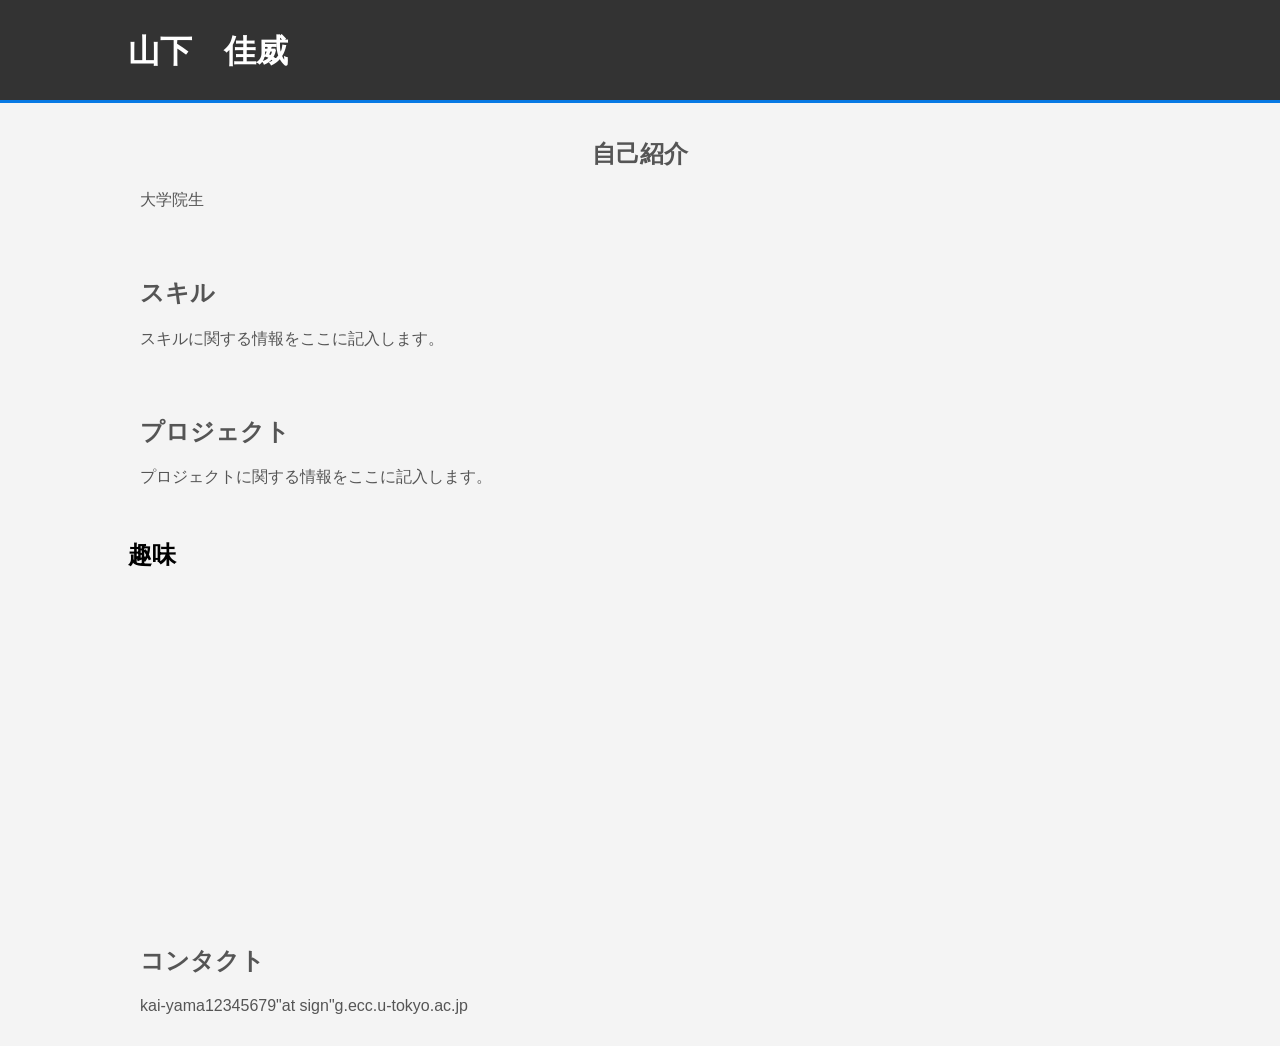
==== docs/index.html @ f0037dc3 "Update index.html 趣味欄の追加" ====
<!DOCTYPE html>
<html lang="ja">
<head>
    <meta charset="UTF-8">
    <meta name="viewport" content="width=device-width, initial-scale=1.0">
    <title>ポートフォリオ</title>
    <link rel="stylesheet" href="styles.css">
</head>
<body>
    <header>
        <div class="container">
            <h1>山下　佳威</h1>
        </div>
    </header>

    <section class="intro" id="about">
        <div class="container">
            <h1>自己紹介</h1>
            <p>大学院生</p>
        </div>
    </section>

    <section class="skills" id="skills">
        <div class="container">
            <h1>スキル</h1>
            <p>スキルに関する情報をここに記入します。</p>
        </div>
    </section>

    <section class="projects" id="projects">
        <div class="container">
            <h1>プロジェクト</h1>
            <p>プロジェクトに関する情報をここに記入します。</p>
        </div>
    </section>

    <section class="hobbys" id="hobbys">
        <div class="container">
            <h1>趣味</h1>
            <iframe width="560" height="315" src="https://www.youtube.com/embed/YGSJUm6Eq2M?si=QQATWVlQjoKIoXr1" title="YouTube video player" frameborder="0" allow="accelerometer; autoplay; clipboard-write; encrypted-media; gyroscope; picture-in-picture; web-share" allowfullscreen></iframe>
        </div>
    </section>

    <section class="contact" id="contact">
        <div class="container">
            <h1>コンタクト</h1>
            <p>kai-yama12345679"at sign"g.ecc.u-tokyo.ac.jp</p>
        </div>
    </section>
</body>
</html>
---- docs/styles.css ----
/* ここにスタイルを追加 */
body {
    font-family: Arial, sans-serif;
    margin: 0;
    padding: 0;
    background: #f4f4f4;
}
.container {
    width: 80%;
    margin: auto;
    overflow: hidden;
}
header {
    background: #333;
    color: #fff;
    padding-top: 30px;
    min-height: 70px;
    border-bottom: #0779e4 3px solid;
}
header h1 {
    float: left;
    margin: 0;
}
nav {
    float: right;
    margin-top: 10px;
}
nav a {
    color: #fff;
    text-decoration: none;
    padding: 5px 20px;
    font-size: 18px;
}
.intro {
    padding: 15px;
    color: #555;
}
.intro h1 {
    text-align: center;
}
.skills, .projects, .contact {
    padding: 15px;
    color: #555;
}
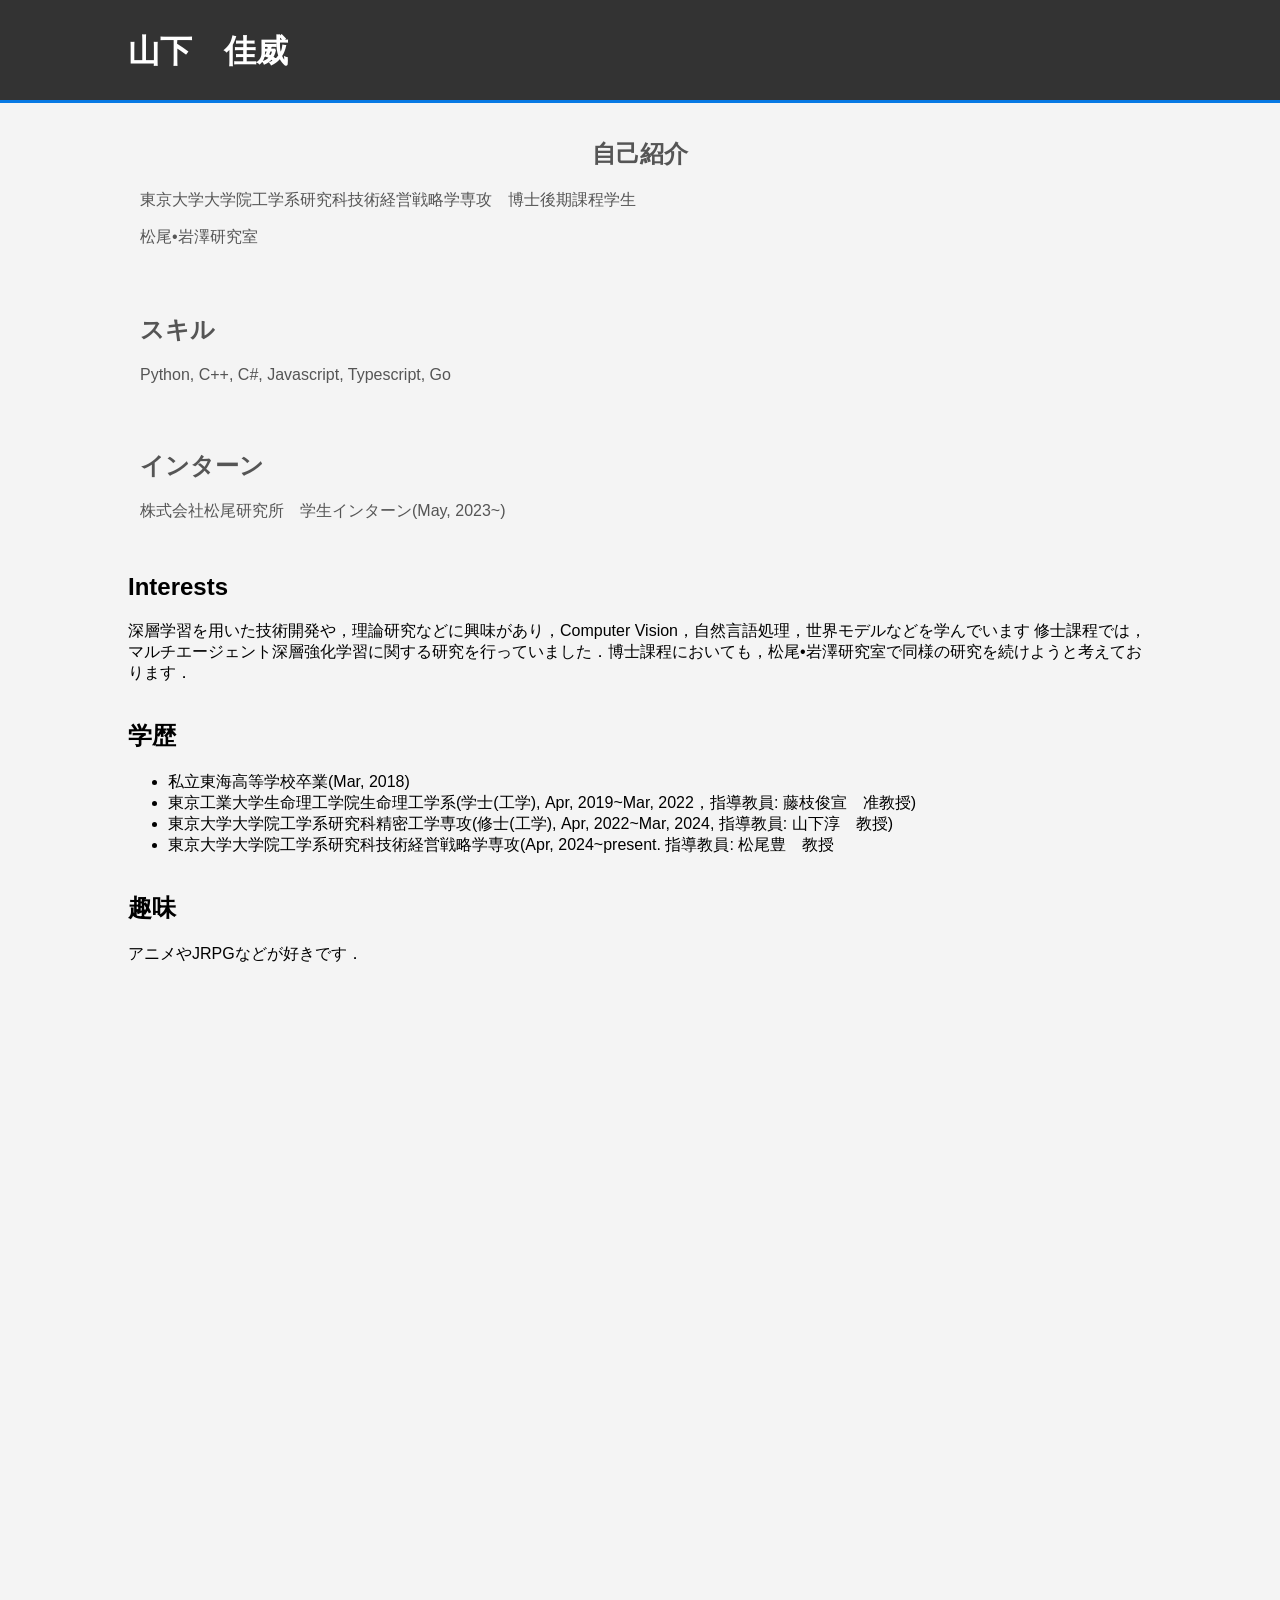
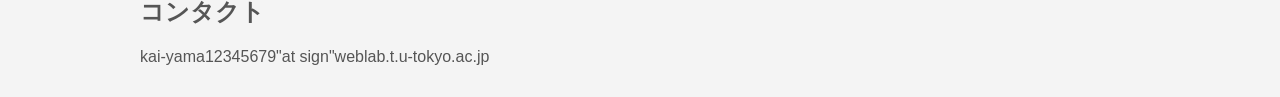
==== commit 7653f4d8: "Update index.html" ====
--- a/docs/index.html
+++ b/docs/index.html
@@ -16,27 +16,48 @@
     <section class="intro" id="about">
         <div class="container">
             <h1>自己紹介</h1>
-            <p>大学院生</p>
+            <p>東京大学大学院工学系研究科技術経営戦略学専攻　博士後期課程学生</p>
+            <p>松尾•岩澤研究室</p>
         </div>
     </section>
 
     <section class="skills" id="skills">
         <div class="container">
             <h1>スキル</h1>
-            <p>スキルに関する情報をここに記入します。</p>
+            <p>Python, C++, C#, Javascript, Typescript, Go</p>
         </div>
     </section>
 
     <section class="projects" id="projects">
         <div class="container">
-            <h1>プロジェクト</h1>
-            <p>プロジェクトに関する情報をここに記入します。</p>
+            <h1>インターン</h1>
+            <p>株式会社松尾研究所　学生インターン(May, 2023~)</p>
+        </div>
+    </section>
+    <section class="interests" id="interests">
+        <div class="container">
+            <h1>Interests</h1>
+            <p>深層学習を用いた技術開発や，理論研究などに興味があり，Computer Vision，自然言語処理，世界モデルなどを学んでいます
+            修士課程では，マルチエージェント深層強化学習に関する研究を行っていました．博士課程においても，松尾•岩澤研究室で同様の研究を続けようと考えております．</p>
+        </div>
+    </section>
+
+    <section class="carrers" id="carrers">
+        <div class="container">
+            <h1>学歴</h1>
+            <ul>
+                <li>私立東海高等学校卒業(Mar, 2018)</li>
+                <li>東京工業大学生命理工学院生命理工学系(学士(工学), Apr, 2019~Mar, 2022，指導教員: 藤枝俊宣　准教授)</li>
+                <li>東京大学大学院工学系研究科精密工学専攻(修士(工学), Apr, 2022~Mar, 2024, 指導教員: 山下淳　教授)</li>
+                <li>東京大学大学院工学系研究科技術経営戦略学専攻(Apr, 2024~present. 指導教員: 松尾豊　教授</li>
+            </ul>
         </div>
     </section>
 
     <section class="hobbys" id="hobbys">
         <div class="container">
             <h1>趣味</h1>
+            <p>アニメやJRPGなどが好きです．</p>
             <iframe width="560" height="315" src="https://www.youtube.com/embed/YGSJUm6Eq2M?si=QQATWVlQjoKIoXr1" title="YouTube video player" frameborder="0" allow="accelerometer; autoplay; clipboard-write; encrypted-media; gyroscope; picture-in-picture; web-share" allowfullscreen></iframe>
         </div>
     </section>
@@ -44,7 +65,7 @@
     <section class="contact" id="contact">
         <div class="container">
             <h1>コンタクト</h1>
-            <p>kai-yama12345679"at sign"g.ecc.u-tokyo.ac.jp</p>
+            <p>kai-yama12345679"at sign"weblab.t.u-tokyo.ac.jp</p>
         </div>
     </section>
 </body>
--- a/docs/styles.css
+++ b/docs/styles.css
@@ -42,3 +42,9 @@
     padding: 15px;
     color: #555;
 }
+
+iframe {
+  width: 100%; /* 任意の横幅を指定 */
+  height: auto;
+  aspect-ratio: 16/9;
+}
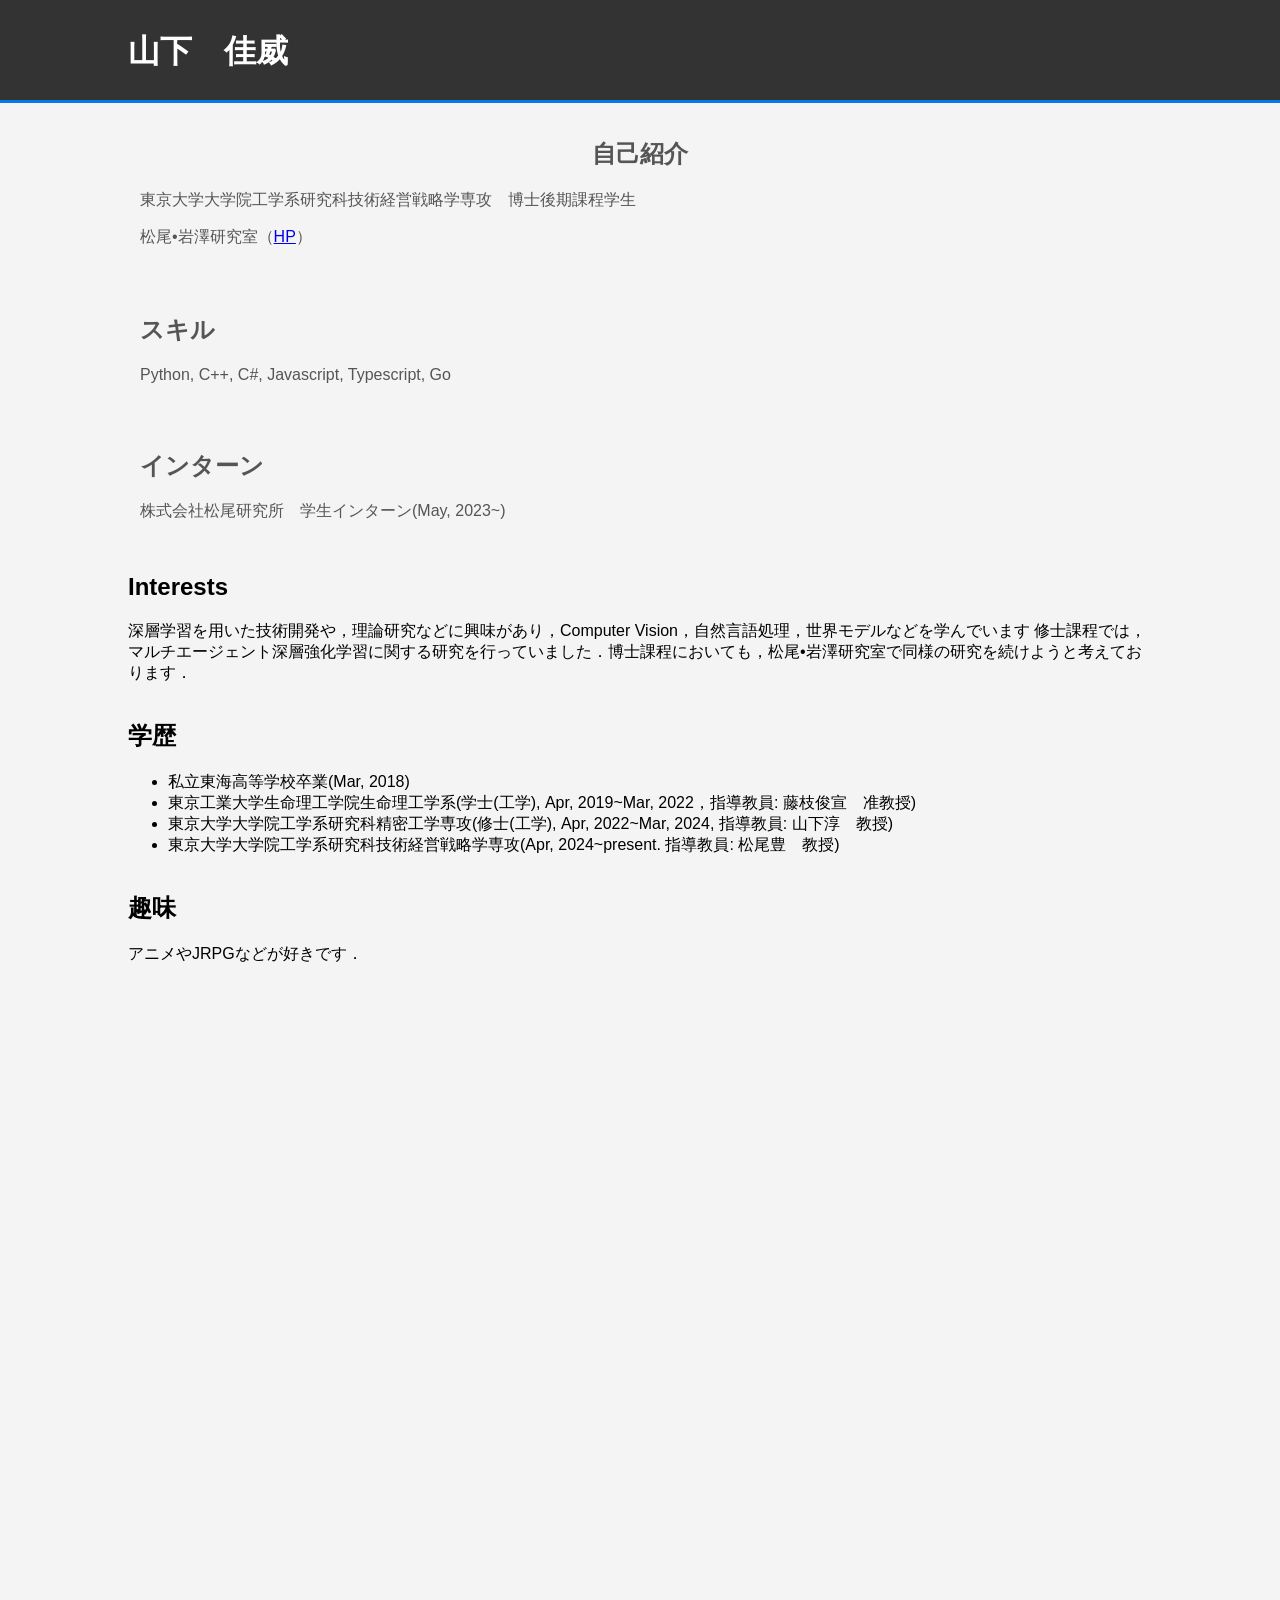
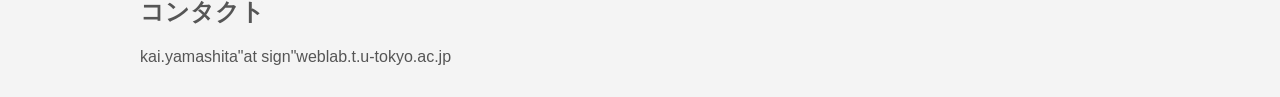
==== commit 79abbd13: "Update index.html" ====
--- a/docs/index.html
+++ b/docs/index.html
@@ -17,7 +17,7 @@
         <div class="container">
             <h1>自己紹介</h1>
             <p>東京大学大学院工学系研究科技術経営戦略学専攻　博士後期課程学生</p>
-            <p>松尾•岩澤研究室</p>
+            <p>松尾•岩澤研究室（<a href="https://weblab.t.u-tokyo.ac.jp/">HP</a>）</p>
         </div>
     </section>
 
@@ -49,7 +49,7 @@
                 <li>私立東海高等学校卒業(Mar, 2018)</li>
                 <li>東京工業大学生命理工学院生命理工学系(学士(工学), Apr, 2019~Mar, 2022，指導教員: 藤枝俊宣　准教授)</li>
                 <li>東京大学大学院工学系研究科精密工学専攻(修士(工学), Apr, 2022~Mar, 2024, 指導教員: 山下淳　教授)</li>
-                <li>東京大学大学院工学系研究科技術経営戦略学専攻(Apr, 2024~present. 指導教員: 松尾豊　教授</li>
+                <li>東京大学大学院工学系研究科技術経営戦略学専攻(Apr, 2024~present. 指導教員: 松尾豊　教授)</li>
             </ul>
         </div>
     </section>
@@ -65,7 +65,7 @@
     <section class="contact" id="contact">
         <div class="container">
             <h1>コンタクト</h1>
-            <p>kai-yama12345679"at sign"weblab.t.u-tokyo.ac.jp</p>
+            <p>kai.yamashita"at sign"weblab.t.u-tokyo.ac.jp</p>
         </div>
     </section>
 </body>
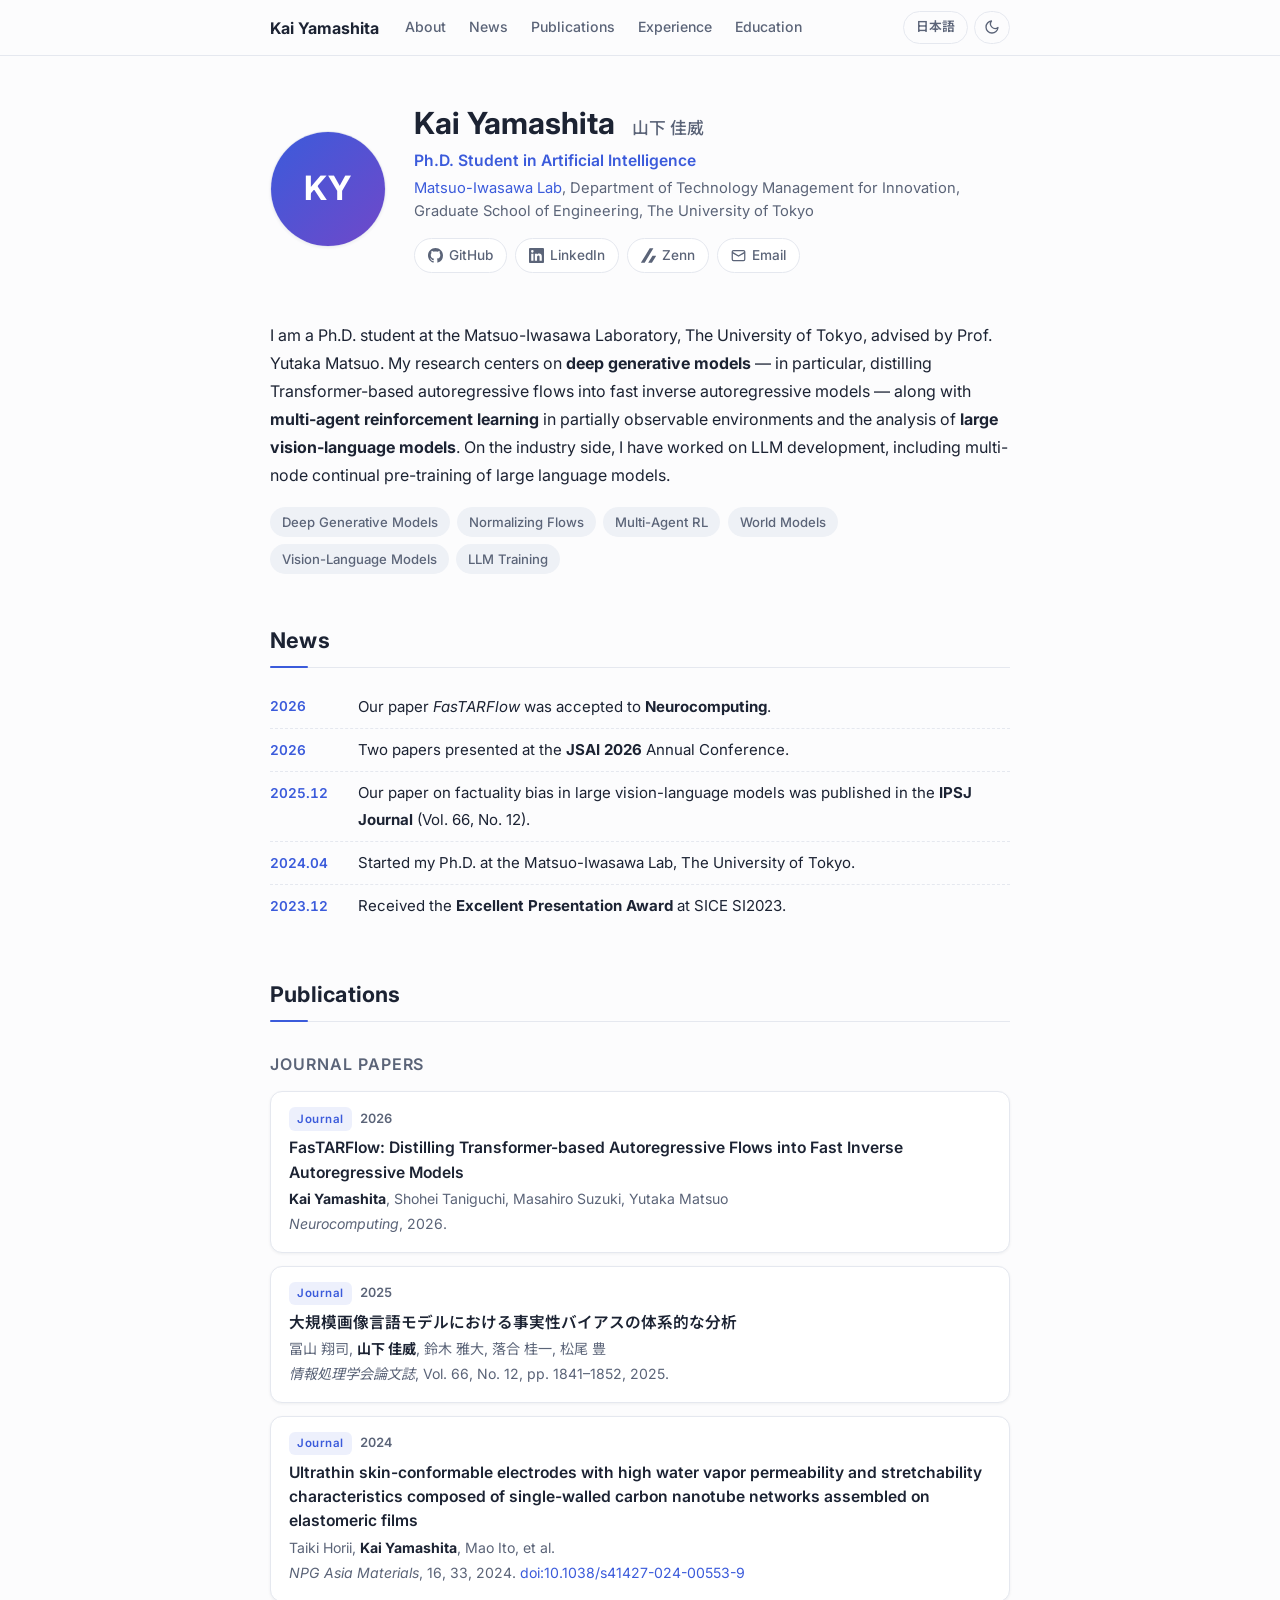
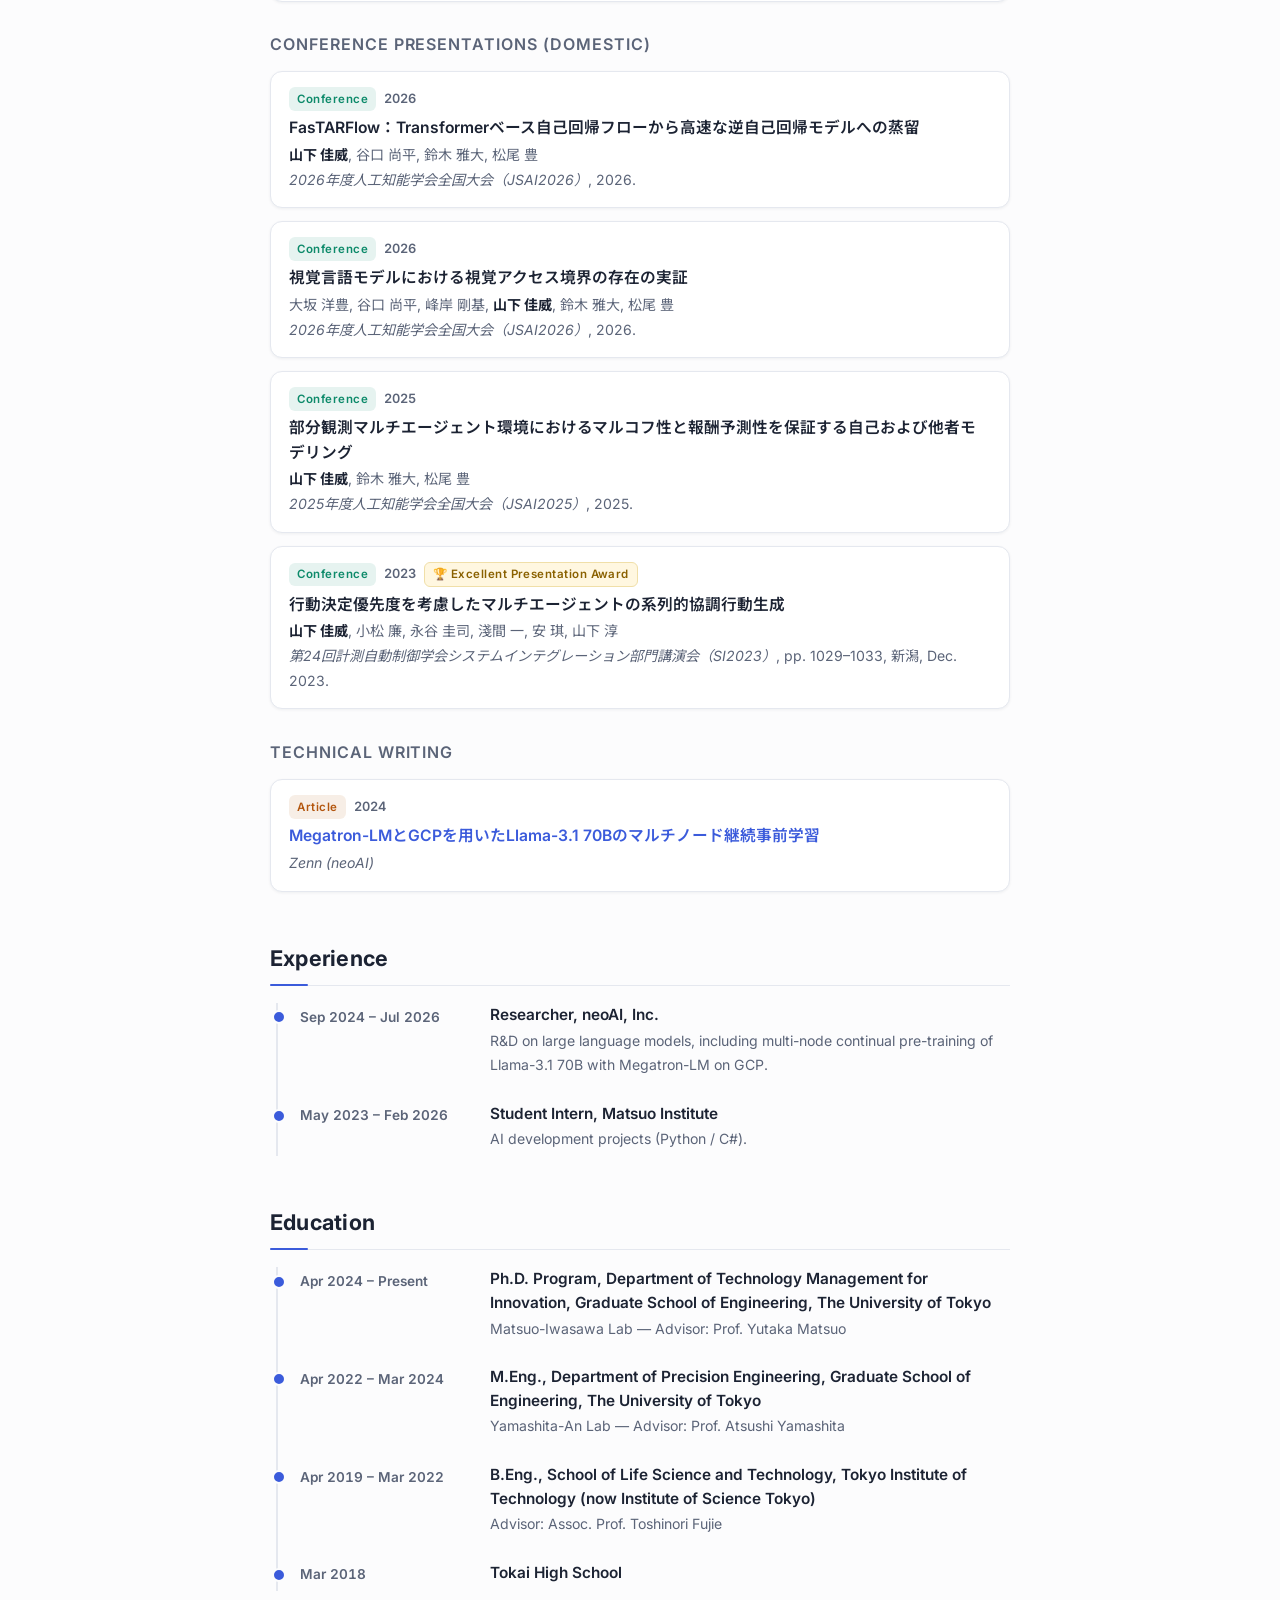
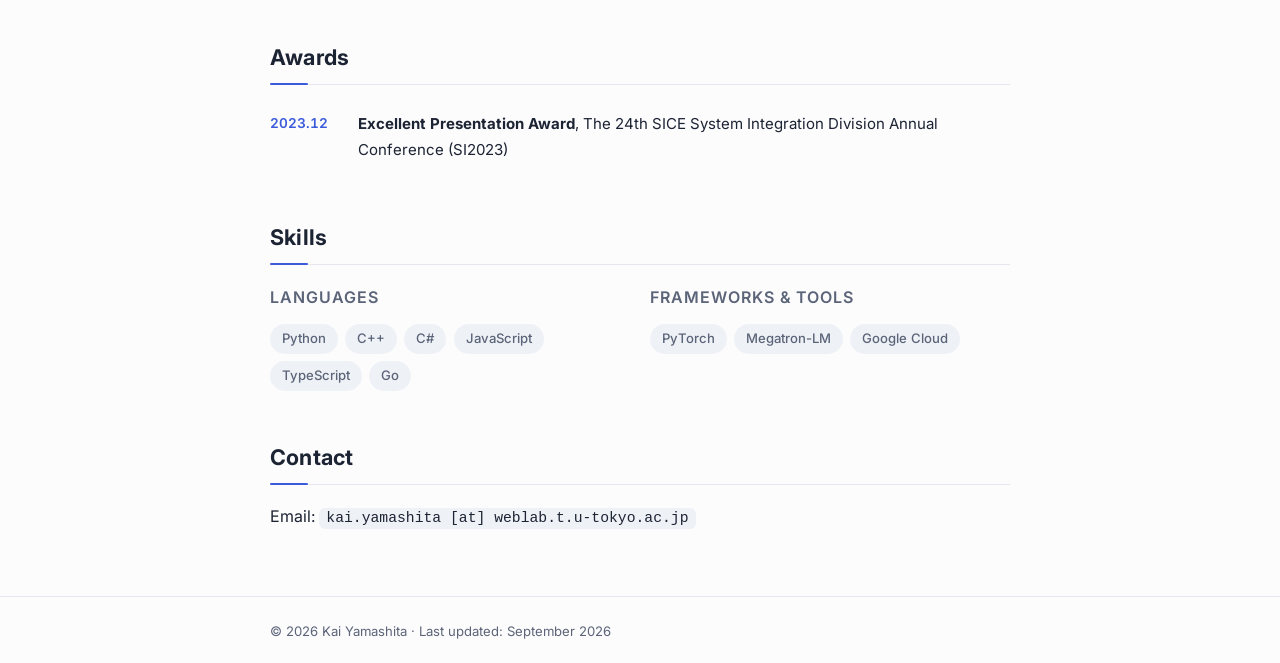
==== commit 83f2d2a8: "Rebuild portfolio site with academic single-page format - JA/EN language toggle and dark/light theme" ====
--- a/docs/index.html
+++ b/docs/index.html
@@ -3,70 +3,398 @@
 <head>
     <meta charset="UTF-8">
     <meta name="viewport" content="width=device-width, initial-scale=1.0">
-    <title>ポートフォリオ</title>
+    <title>Kai Yamashita | 山下 佳威</title>
+    <meta name="description" content="Kai Yamashita (山下佳威) — Ph.D. student at the Matsuo-Iwasawa Lab, The University of Tokyo. Research on deep generative models, multi-agent reinforcement learning, and vision-language models.">
+    <meta property="og:title" content="Kai Yamashita | 山下 佳威">
+    <meta property="og:description" content="Ph.D. student at the Matsuo-Iwasawa Lab, The University of Tokyo. Deep generative models / multi-agent RL / vision-language models.">
+    <meta property="og:type" content="website">
+    <link rel="icon" href="data:image/svg+xml,%3Csvg xmlns='http://www.w3.org/2000/svg' viewBox='0 0 64 64'%3E%3Crect width='64' height='64' rx='14' fill='%233b5bdb'/%3E%3Ctext x='32' y='43' font-family='Helvetica,Arial,sans-serif' font-size='32' font-weight='700' fill='white' text-anchor='middle'%3EKY%3C/text%3E%3C/svg%3E">
+    <link rel="preconnect" href="https://fonts.googleapis.com">
+    <link rel="preconnect" href="https://fonts.gstatic.com" crossorigin>
+    <link href="https://fonts.googleapis.com/css2?family=Inter:wght@400;500;600;700&family=Noto+Sans+JP:wght@400;500;700&display=swap" rel="stylesheet">
     <link rel="stylesheet" href="styles.css">
+    <script>
+        // Set language & theme before first paint to avoid flashes
+        (function () {
+            var lang = localStorage.getItem('lang');
+            if (!lang) lang = (navigator.language || 'ja').toLowerCase().indexOf('ja') === 0 ? 'ja' : 'en';
+            document.documentElement.classList.add(lang);
+            document.documentElement.lang = lang;
+            var theme = localStorage.getItem('theme');
+            if (!theme) theme = window.matchMedia('(prefers-color-scheme: dark)').matches ? 'dark' : 'light';
+            document.documentElement.dataset.theme = theme;
+        })();
+    </script>
+    <script type="application/ld+json">
+    {
+        "@context": "https://schema.org",
+        "@type": "Person",
+        "name": "Kai Yamashita",
+        "alternateName": "山下 佳威",
+        "affiliation": {
+            "@type": "Organization",
+            "name": "The University of Tokyo"
+        },
+        "jobTitle": "Ph.D. Student",
+        "url": "https://portfolio.kurerappu.com",
+        "sameAs": [
+            "https://github.com/kaiyama12345679",
+            "https://www.linkedin.com/in/%E4%BD%B3%E5%A8%81-%E5%B1%B1%E4%B8%8B-034b89243/"
+        ]
+    }
+    </script>
 </head>
 <body>
-    <header>
-        <div class="container">
-            <h1>山下　佳威</h1>
+
+<header class="site-header">
+    <div class="header-inner">
+        <a class="brand" href="#top">Kai Yamashita</a>
+        <nav class="site-nav" aria-label="Sections">
+            <a href="#about"><span class="en">About</span><span class="ja">概要</span></a>
+            <a href="#news"><span class="en">News</span><span class="ja">ニュース</span></a>
+            <a href="#publications"><span class="en">Publications</span><span class="ja">研究業績</span></a>
+            <a href="#experience"><span class="en">Experience</span><span class="ja">職歴</span></a>
+            <a href="#education"><span class="en">Education</span><span class="ja">学歴</span></a>
+        </nav>
+        <div class="header-actions">
+            <button id="lang-toggle" class="pill-btn" type="button" aria-label="Switch language">
+                <span class="en">日本語</span><span class="ja">English</span>
+            </button>
+            <button id="theme-toggle" class="pill-btn icon-btn" type="button" aria-label="Toggle dark mode">
+                <svg class="icon-sun" viewBox="0 0 24 24" width="16" height="16" fill="none" stroke="currentColor" stroke-width="2" stroke-linecap="round"><circle cx="12" cy="12" r="4"/><path d="M12 2v2m0 16v2M4.9 4.9l1.4 1.4m11.4 11.4 1.4 1.4M2 12h2m16 0h2M4.9 19.1l1.4-1.4m11.4-11.4 1.4-1.4"/></svg>
+                <svg class="icon-moon" viewBox="0 0 24 24" width="16" height="16" fill="none" stroke="currentColor" stroke-width="2" stroke-linecap="round" stroke-linejoin="round"><path d="M21 12.8A9 9 0 1 1 11.2 3a7 7 0 0 0 9.8 9.8z"/></svg>
+            </button>
         </div>
-    </header>
-
-    <section class="intro" id="about">
-        <div class="container">
-            <h1>自己紹介</h1>
-            <p>東京大学大学院工学系研究科技術経営戦略学専攻　博士後期課程学生</p>
-            <p>松尾•岩澤研究室（<a href="https://weblab.t.u-tokyo.ac.jp/">HP</a>）</p>
+    </div>
+</header>
+
+<main id="top">
+
+    <!-- ============ Hero ============ -->
+    <section class="hero" id="about">
+        <div class="avatar" aria-hidden="true">
+            <span class="monogram">KY</span>
         </div>
-    </section>
-
-    <section class="skills" id="skills">
-        <div class="container">
-            <h1>スキル</h1>
-            <p>Python, C++, C#, Javascript, Typescript, Go</p>
-        </div>
-    </section>
-
-    <section class="projects" id="projects">
-        <div class="container">
-            <h1>インターン</h1>
-            <p>株式会社松尾研究所　学生インターン(May, 2023~)</p>
-        </div>
-    </section>
-    <section class="interests" id="interests">
-        <div class="container">
-            <h1>Interests</h1>
-            <p>深層学習を用いた技術開発や，理論研究などに興味があり，Computer Vision，自然言語処理，世界モデルなどを学んでいます
-            修士課程では，マルチエージェント深層強化学習に関する研究を行っていました．博士課程においても，松尾•岩澤研究室で同様の研究を続けようと考えております．</p>
-        </div>
-    </section>
-
-    <section class="carrers" id="carrers">
-        <div class="container">
-            <h1>学歴</h1>
-            <ul>
-                <li>私立東海高等学校卒業(Mar, 2018)</li>
-                <li>東京工業大学生命理工学院生命理工学系(学士(工学), Apr, 2019~Mar, 2022，指導教員: 藤枝俊宣　准教授)</li>
-                <li>東京大学大学院工学系研究科精密工学専攻(修士(工学), Apr, 2022~Mar, 2024, 指導教員: 山下淳　教授)</li>
-                <li>東京大学大学院工学系研究科技術経営戦略学専攻(Apr, 2024~present. 指導教員: 松尾豊　教授)</li>
+        <div class="hero-body">
+            <h1>
+                <span class="en">Kai Yamashita</span><span class="ja">山下 佳威</span>
+                <span class="hero-sub"><span class="en">山下 佳威</span><span class="ja">Kai Yamashita</span></span>
+            </h1>
+            <p class="role">
+                <span class="en">Ph.D. Student in Artificial Intelligence</span>
+                <span class="ja">博士課程大学院生（人工知能）</span>
+            </p>
+            <p class="affiliation">
+                <span class="en"><a href="https://weblab.t.u-tokyo.ac.jp/" target="_blank" rel="noopener">Matsuo-Iwasawa Lab</a>, Department of Technology Management for Innovation, Graduate School of Engineering, The University of Tokyo</span>
+                <span class="ja">東京大学大学院工学系研究科 技術経営戦略学専攻 <a href="https://weblab.t.u-tokyo.ac.jp/" target="_blank" rel="noopener">松尾・岩澤研究室</a></span>
+            </p>
+            <ul class="social-links">
+                <li>
+                    <a href="https://github.com/kaiyama12345679" target="_blank" rel="noopener">
+                        <svg viewBox="0 0 16 16" width="15" height="15" fill="currentColor" aria-hidden="true"><path d="M8 0C3.58 0 0 3.58 0 8c0 3.54 2.29 6.53 5.47 7.59.4.07.55-.17.55-.38 0-.19-.01-.82-.01-1.49-2.01.37-2.53-.49-2.69-.94-.09-.23-.48-.94-.82-1.13-.28-.15-.68-.52-.01-.53.63-.01 1.08.58 1.23.82.72 1.21 1.87.87 2.33.66.07-.52.28-.87.51-1.07-1.78-.2-3.64-.89-3.64-3.95 0-.87.31-1.59.82-2.15-.08-.2-.36-1.02.08-2.12 0 0 .67-.21 2.2.82.64-.18 1.32-.27 2-.27s1.36.09 2 .27c1.53-1.04 2.2-.82 2.2-.82.44 1.1.16 1.92.08 2.12.51.56.82 1.27.82 2.15 0 3.07-1.87 3.75-3.65 3.95.29.25.54.73.54 1.48 0 1.07-.01 1.93-.01 2.2 0 .21.15.46.55.38A8.01 8.01 0 0 0 16 8c0-4.42-3.58-8-8-8z"/></svg>
+                        GitHub
+                    </a>
+                </li>
+                <li>
+                    <a href="https://www.linkedin.com/in/%E4%BD%B3%E5%A8%81-%E5%B1%B1%E4%B8%8B-034b89243/" target="_blank" rel="noopener">
+                        <svg viewBox="0 0 24 24" width="15" height="15" fill="currentColor" aria-hidden="true"><path d="M20.45 20.45h-3.55v-5.57c0-1.33-.03-3.04-1.85-3.04-1.85 0-2.14 1.45-2.14 2.94v5.67H9.35V9h3.41v1.56h.05c.48-.9 1.64-1.85 3.37-1.85 3.6 0 4.27 2.37 4.27 5.46v6.28zM5.34 7.43a2.06 2.06 0 1 1 0-4.12 2.06 2.06 0 0 1 0 4.12zM7.12 20.45H3.56V9h3.56v11.45zM22.22 0H1.77C.79 0 0 .77 0 1.72v20.55C0 23.23.79 24 1.77 24h20.45c.98 0 1.78-.77 1.78-1.73V1.72C24 .77 23.2 0 22.22 0z"/></svg>
+                        LinkedIn
+                    </a>
+                </li>
+                <li>
+                    <a href="https://zenn.dev/neoai/articles/2dadf498bceaaa" target="_blank" rel="noopener">
+                        <svg viewBox="0 0 24 24" width="15" height="15" fill="currentColor" aria-hidden="true"><path d="M.264 23.771h4.984c.264 0 .498-.147.645-.352L19.614.874c.176-.293-.029-.645-.381-.645h-4.72c-.235 0-.44.117-.557.323L.03 23.361c-.088.176.029.41.234.41zM17.445 23.419l6.479-10.408c.205-.323-.029-.733-.41-.733h-4.691c-.176 0-.352.088-.44.235l-6.655 10.643c-.176.264.029.616.352.616h4.779c.234 0 .468-.117.586-.353z"/></svg>
+                        Zenn
+                    </a>
+                </li>
+                <li>
+                    <a href="#contact" class="mail-link">
+                        <svg viewBox="0 0 24 24" width="15" height="15" fill="none" stroke="currentColor" stroke-width="2" aria-hidden="true"><rect x="2" y="4" width="20" height="16" rx="2"/><path d="m2 7 10 6L22 7"/></svg>
+                        Email
+                    </a>
+                </li>
             </ul>
         </div>
     </section>
 
-    <section class="hobbys" id="hobbys">
-        <div class="container">
-            <h1>趣味</h1>
-            <p>アニメやJRPGなどが好きです．</p>
-            <iframe width="560" height="315" src="https://www.youtube.com/embed/YGSJUm6Eq2M?si=QQATWVlQjoKIoXr1" title="YouTube video player" frameborder="0" allow="accelerometer; autoplay; clipboard-write; encrypted-media; gyroscope; picture-in-picture; web-share" allowfullscreen></iframe>
+    <!-- ============ About ============ -->
+    <section class="section">
+        <p class="lede en">
+            I am a Ph.D. student at the Matsuo-Iwasawa Laboratory, The University of Tokyo, advised by
+            Prof. Yutaka Matsuo. My research centers on <strong>deep generative models</strong> — in particular,
+            distilling Transformer-based autoregressive flows into fast inverse autoregressive models — along with
+            <strong>multi-agent reinforcement learning</strong> in partially observable environments and the analysis of
+            <strong>large vision-language models</strong>. On the industry side, I have worked on LLM development,
+            including multi-node continual pre-training of large language models.
+        </p>
+        <p class="lede ja">
+            東京大学 松尾・岩澤研究室の博士課程大学院生です（指導教員：松尾 豊 教授）．
+            <strong>深層生成モデル</strong>（Transformerベース自己回帰フローの高速な逆自己回帰モデルへの蒸留）を中心に，
+            部分観測環境における<strong>マルチエージェント強化学習</strong>や<strong>大規模視覚言語モデルの分析</strong>に関する研究に取り組んでいます．
+            また，企業では大規模言語モデルのマルチノード継続事前学習など，LLM開発にも従事してきました．
+        </p>
+        <ul class="chips" aria-label="Research interests">
+            <li>Deep Generative Models</li>
+            <li>Normalizing Flows</li>
+            <li>Multi-Agent RL</li>
+            <li>World Models</li>
+            <li>Vision-Language Models</li>
+            <li>LLM Training</li>
+        </ul>
+    </section>
+
+    <!-- ============ News ============ -->
+    <section class="section" id="news">
+        <h2><span class="en">News</span><span class="ja">ニュース</span></h2>
+        <ul class="news-list">
+            <li>
+                <span class="news-date">2026</span>
+                <span class="news-text">
+                    <span class="en">Our paper <em>FasTARFlow</em> was accepted to <strong>Neurocomputing</strong>.</span>
+                    <span class="ja"><em>FasTARFlow</em> の論文が <strong>Neurocomputing</strong> 誌に採録されました．</span>
+                </span>
+            </li>
+            <li>
+                <span class="news-date">2026</span>
+                <span class="news-text">
+                    <span class="en">Two papers presented at the <strong>JSAI 2026</strong> Annual Conference.</span>
+                    <span class="ja"><strong>2026年度人工知能学会全国大会（JSAI2026）</strong>で2件の発表を行いました．</span>
+                </span>
+            </li>
+            <li>
+                <span class="news-date">2025.12</span>
+                <span class="news-text">
+                    <span class="en">Our paper on factuality bias in large vision-language models was published in the <strong>IPSJ Journal</strong> (Vol. 66, No. 12).</span>
+                    <span class="ja">大規模画像言語モデルの事実性バイアスに関する論文が<strong>情報処理学会論文誌</strong>（Vol. 66, No. 12）に掲載されました．</span>
+                </span>
+            </li>
+            <li>
+                <span class="news-date">2024.04</span>
+                <span class="news-text">
+                    <span class="en">Started my Ph.D. at the Matsuo-Iwasawa Lab, The University of Tokyo.</span>
+                    <span class="ja">東京大学 松尾・岩澤研究室にて博士課程を開始しました．</span>
+                </span>
+            </li>
+            <li>
+                <span class="news-date">2023.12</span>
+                <span class="news-text">
+                    <span class="en">Received the <strong>Excellent Presentation Award</strong> at SICE SI2023.</span>
+                    <span class="ja">第24回計測自動制御学会SI部門講演会（SI2023）にて<strong>優秀講演賞</strong>を受賞しました．</span>
+                </span>
+            </li>
+        </ul>
+    </section>
+
+    <!-- ============ Publications ============ -->
+    <section class="section" id="publications">
+        <h2><span class="en">Publications</span><span class="ja">研究業績</span></h2>
+
+        <h3><span class="en">Journal Papers</span><span class="ja">学術論文誌</span></h3>
+        <ol class="pub-list">
+            <li class="pub">
+                <div class="pub-meta"><span class="tag tag-journal">Journal</span><span class="pub-year">2026</span></div>
+                <p class="pub-title">FasTARFlow: Distilling Transformer-based Autoregressive Flows into Fast Inverse Autoregressive Models</p>
+                <p class="pub-authors"><strong>Kai Yamashita</strong>, Shohei Taniguchi, Masahiro Suzuki, Yutaka Matsuo</p>
+                <p class="pub-venue"><em>Neurocomputing</em>, 2026.</p>
+            </li>
+            <li class="pub">
+                <div class="pub-meta"><span class="tag tag-journal">Journal</span><span class="pub-year">2025</span></div>
+                <p class="pub-title">大規模画像言語モデルにおける事実性バイアスの体系的な分析</p>
+                <p class="pub-authors">冨山 翔司, <strong>山下 佳威</strong>, 鈴木 雅大, 落合 桂一, 松尾 豊</p>
+                <p class="pub-venue"><em>情報処理学会論文誌</em>, Vol. 66, No. 12, pp. 1841–1852, 2025.</p>
+            </li>
+            <li class="pub">
+                <div class="pub-meta"><span class="tag tag-journal">Journal</span><span class="pub-year">2024</span></div>
+                <p class="pub-title">Ultrathin skin-conformable electrodes with high water vapor permeability and stretchability characteristics composed of single-walled carbon nanotube networks assembled on elastomeric films</p>
+                <p class="pub-authors">Taiki Horii, <strong>Kai Yamashita</strong>, Mao Ito, et al.</p>
+                <p class="pub-venue"><em>NPG Asia Materials</em>, 16, 33, 2024. <a href="https://doi.org/10.1038/s41427-024-00553-9" target="_blank" rel="noopener">doi:10.1038/s41427-024-00553-9</a></p>
+            </li>
+        </ol>
+
+        <h3><span class="en">Conference Presentations (Domestic)</span><span class="ja">国内会議</span></h3>
+        <ol class="pub-list">
+            <li class="pub">
+                <div class="pub-meta"><span class="tag tag-conf">Conference</span><span class="pub-year">2026</span></div>
+                <p class="pub-title">FasTARFlow：Transformerベース自己回帰フローから高速な逆自己回帰モデルへの蒸留</p>
+                <p class="pub-authors"><strong>山下 佳威</strong>, 谷口 尚平, 鈴木 雅大, 松尾 豊</p>
+                <p class="pub-venue"><em>2026年度人工知能学会全国大会（JSAI2026）</em>, 2026.</p>
+            </li>
+            <li class="pub">
+                <div class="pub-meta"><span class="tag tag-conf">Conference</span><span class="pub-year">2026</span></div>
+                <p class="pub-title">視覚言語モデルにおける視覚アクセス境界の存在の実証</p>
+                <p class="pub-authors">大坂 洋豊, 谷口 尚平, 峰岸 剛基, <strong>山下 佳威</strong>, 鈴木 雅大, 松尾 豊</p>
+                <p class="pub-venue"><em>2026年度人工知能学会全国大会（JSAI2026）</em>, 2026.</p>
+            </li>
+            <li class="pub">
+                <div class="pub-meta"><span class="tag tag-conf">Conference</span><span class="pub-year">2025</span></div>
+                <p class="pub-title">部分観測マルチエージェント環境におけるマルコフ性と報酬予測性を保証する自己および他者モデリング</p>
+                <p class="pub-authors"><strong>山下 佳威</strong>, 鈴木 雅大, 松尾 豊</p>
+                <p class="pub-venue"><em>2025年度人工知能学会全国大会（JSAI2025）</em>, 2025.</p>
+            </li>
+            <li class="pub">
+                <div class="pub-meta"><span class="tag tag-conf">Conference</span><span class="pub-year">2023</span><span class="tag tag-award">🏆 <span class="en">Excellent Presentation Award</span><span class="ja">優秀講演賞</span></span></div>
+                <p class="pub-title">行動決定優先度を考慮したマルチエージェントの系列的協調行動生成</p>
+                <p class="pub-authors"><strong>山下 佳威</strong>, 小松 廉, 永谷 圭司, 淺間 一, 安 琪, 山下 淳</p>
+                <p class="pub-venue"><em>第24回計測自動制御学会システムインテグレーション部門講演会（SI2023）</em>, pp. 1029–1033, 新潟, Dec. 2023.</p>
+            </li>
+        </ol>
+
+        <h3><span class="en">Technical Writing</span><span class="ja">技術記事</span></h3>
+        <ol class="pub-list">
+            <li class="pub">
+                <div class="pub-meta"><span class="tag tag-article">Article</span><span class="pub-year">2024</span></div>
+                <p class="pub-title"><a href="https://zenn.dev/neoai/articles/2dadf498bceaaa" target="_blank" rel="noopener">Megatron-LMとGCPを用いたLlama-3.1 70Bのマルチノード継続事前学習</a></p>
+                <p class="pub-venue"><em>Zenn (neoAI)</em></p>
+            </li>
+        </ol>
+    </section>
+
+    <!-- ============ Experience ============ -->
+    <section class="section" id="experience">
+        <h2><span class="en">Experience</span><span class="ja">職歴</span></h2>
+        <ul class="timeline">
+            <li>
+                <div class="tl-period"><span class="en">Sep 2024 – Jul 2026</span><span class="ja">2024年9月 – 2026年7月</span></div>
+                <div class="tl-body">
+                    <p class="tl-title"><span class="en">Researcher, neoAI, Inc.</span><span class="ja">株式会社neoAI リサーチャー</span></p>
+                    <p class="tl-desc">
+                        <span class="en">R&amp;D on large language models, including multi-node continual pre-training of Llama-3.1 70B with Megatron-LM on GCP.</span>
+                        <span class="ja">大規模言語モデルの研究開発に従事．Megatron-LMとGCPを用いたLlama-3.1 70Bのマルチノード継続事前学習などを担当．</span>
+                    </p>
+                </div>
+            </li>
+            <li>
+                <div class="tl-period"><span class="en">May 2023 – Feb 2026</span><span class="ja">2023年5月 – 2026年2月</span></div>
+                <div class="tl-body">
+                    <p class="tl-title"><span class="en">Student Intern, Matsuo Institute</span><span class="ja">株式会社松尾研究所 学生インターン</span></p>
+                    <p class="tl-desc">
+                        <span class="en">AI development projects (Python / C#).</span>
+                        <span class="ja">AI開発プロジェクトに参画（Python / C#）．</span>
+                    </p>
+                </div>
+            </li>
+        </ul>
+    </section>
+
+    <!-- ============ Education ============ -->
+    <section class="section" id="education">
+        <h2><span class="en">Education</span><span class="ja">学歴</span></h2>
+        <ul class="timeline">
+            <li>
+                <div class="tl-period"><span class="en">Apr 2024 – Present</span><span class="ja">2024年4月 – 現在</span></div>
+                <div class="tl-body">
+                    <p class="tl-title">
+                        <span class="en">Ph.D. Program, Department of Technology Management for Innovation, Graduate School of Engineering, The University of Tokyo</span>
+                        <span class="ja">東京大学大学院工学系研究科 技術経営戦略学専攻 博士課程</span>
+                    </p>
+                    <p class="tl-desc">
+                        <span class="en">Matsuo-Iwasawa Lab — Advisor: Prof. Yutaka Matsuo</span>
+                        <span class="ja">松尾・岩澤研究室（指導教員：松尾 豊 教授）</span>
+                    </p>
+                </div>
+            </li>
+            <li>
+                <div class="tl-period"><span class="en">Apr 2022 – Mar 2024</span><span class="ja">2022年4月 – 2024年3月</span></div>
+                <div class="tl-body">
+                    <p class="tl-title">
+                        <span class="en">M.Eng., Department of Precision Engineering, Graduate School of Engineering, The University of Tokyo</span>
+                        <span class="ja">東京大学大学院工学系研究科 精密工学専攻 修士（工学）</span>
+                    </p>
+                    <p class="tl-desc">
+                        <span class="en">Yamashita-An Lab — Advisor: Prof. Atsushi Yamashita</span>
+                        <span class="ja">山下・安研究室（指導教員：山下 淳 教授）</span>
+                    </p>
+                </div>
+            </li>
+            <li>
+                <div class="tl-period"><span class="en">Apr 2019 – Mar 2022</span><span class="ja">2019年4月 – 2022年3月</span></div>
+                <div class="tl-body">
+                    <p class="tl-title">
+                        <span class="en">B.Eng., School of Life Science and Technology, Tokyo Institute of Technology (now Institute of Science Tokyo)</span>
+                        <span class="ja">東京工業大学 生命理工学院 生命理工学系 学士（工学）</span>
+                    </p>
+                    <p class="tl-desc">
+                        <span class="en">Advisor: Assoc. Prof. Toshinori Fujie</span>
+                        <span class="ja">指導教員：藤枝 俊宣 准教授</span>
+                    </p>
+                </div>
+            </li>
+            <li>
+                <div class="tl-period"><span class="en">Mar 2018</span><span class="ja">2018年3月</span></div>
+                <div class="tl-body">
+                    <p class="tl-title"><span class="en">Tokai High School</span><span class="ja">私立東海高等学校 卒業</span></p>
+                </div>
+            </li>
+        </ul>
+    </section>
+
+    <!-- ============ Awards ============ -->
+    <section class="section" id="awards">
+        <h2><span class="en">Awards</span><span class="ja">受賞</span></h2>
+        <ul class="news-list">
+            <li>
+                <span class="news-date">2023.12</span>
+                <span class="news-text">
+                    <span class="en"><strong>Excellent Presentation Award</strong>, The 24th SICE System Integration Division Annual Conference (SI2023)</span>
+                    <span class="ja"><strong>優秀講演賞</strong>，第24回計測自動制御学会システムインテグレーション部門講演会（SI2023）</span>
+                </span>
+            </li>
+        </ul>
+    </section>
+
+    <!-- ============ Skills ============ -->
+    <section class="section" id="skills">
+        <h2><span class="en">Skills</span><span class="ja">スキル</span></h2>
+        <div class="skills-grid">
+            <div>
+                <h3 class="skills-label"><span class="en">Languages</span><span class="ja">プログラミング言語</span></h3>
+                <ul class="chips">
+                    <li>Python</li><li>C++</li><li>C#</li><li>JavaScript</li><li>TypeScript</li><li>Go</li>
+                </ul>
+            </div>
+            <div>
+                <h3 class="skills-label"><span class="en">Frameworks &amp; Tools</span><span class="ja">フレームワーク・ツール</span></h3>
+                <ul class="chips">
+                    <li>PyTorch</li><li>Megatron-LM</li><li>Google Cloud</li>
+                </ul>
+            </div>
         </div>
     </section>
 
-    <section class="contact" id="contact">
-        <div class="container">
-            <h1>コンタクト</h1>
-            <p>kai.yamashita"at sign"weblab.t.u-tokyo.ac.jp</p>
-        </div>
-    </section>
+    <!-- ============ Contact ============ -->
+    <section class="section" id="contact">
+        <h2><span class="en">Contact</span><span class="ja">連絡先</span></h2>
+        <p class="contact-line">
+            <span class="en">Email:</span><span class="ja">メール：</span>
+            <code>kai.yamashita [at] weblab.t.u-tokyo.ac.jp</code>
+        </p>
+    </section>
+
+</main>
+
+<footer class="site-footer">
+    <p>© 2026 Kai Yamashita ·
+        <span class="en">Last updated: September 2026</span>
+        <span class="ja">最終更新：2026年9月</span>
+    </p>
+</footer>
+
+<script>
+    document.getElementById('lang-toggle').addEventListener('click', function () {
+        var root = document.documentElement;
+        var next = root.classList.contains('ja') ? 'en' : 'ja';
+        root.classList.remove('ja', 'en');
+        root.classList.add(next);
+        root.lang = next;
+        localStorage.setItem('lang', next);
+    });
+    document.getElementById('theme-toggle').addEventListener('click', function () {
+        var root = document.documentElement;
+        var next = root.dataset.theme === 'dark' ? 'light' : 'dark';
+        root.dataset.theme = next;
+        localStorage.setItem('theme', next);
+    });
+</script>
+
 </body>
 </html>
--- a/docs/styles.css
+++ b/docs/styles.css
@@ -1,50 +1,482 @@
-/* ここにスタイルを追加 */
+/* ==========================================================================
+   Kai Yamashita — personal academic site
+   ========================================================================== */
+
+:root {
+    --bg: #fcfcfd;
+    --bg-elevated: #ffffff;
+    --text: #1c2333;
+    --text-muted: #5b6478;
+    --accent: #3b5bdb;
+    --accent-soft: rgba(59, 91, 219, 0.09);
+    --border: #e5e8ef;
+    --chip-bg: #eef1f6;
+    --award-bg: #fff7e0;
+    --award-text: #8a6100;
+    --award-border: #f0dfa8;
+    --shadow: 0 1px 3px rgba(20, 28, 48, 0.06);
+    --header-bg: rgba(252, 252, 253, 0.85);
+}
+
+html[data-theme="dark"] {
+    --bg: #12141c;
+    --bg-elevated: #1a1e29;
+    --text: #e6e9f0;
+    --text-muted: #9aa3b8;
+    --accent: #7d97f4;
+    --accent-soft: rgba(125, 151, 244, 0.14);
+    --border: #2a3040;
+    --chip-bg: #232936;
+    --award-bg: #2d2717;
+    --award-text: #e5c675;
+    --award-border: #4a3f22;
+    --shadow: 0 1px 3px rgba(0, 0, 0, 0.35);
+    --header-bg: rgba(18, 20, 28, 0.85);
+}
+
+/* ---- Language toggle: hide the inactive language --------------------- */
+html.ja .en { display: none !important; }
+html.en .ja { display: none !important; }
+
+/* ---- Theme toggle icons ---------------------------------------------- */
+html[data-theme="light"] .icon-sun { display: none; }
+html[data-theme="dark"] .icon-moon { display: none; }
+
+/* ---- Base ------------------------------------------------------------- */
+* { box-sizing: border-box; }
+
+html { scroll-behavior: smooth; }
+
 body {
-    font-family: Arial, sans-serif;
-    margin: 0;
+    margin: 0;
+    background: var(--bg);
+    color: var(--text);
+    font-family: "Inter", "Noto Sans JP", -apple-system, BlinkMacSystemFont,
+        "Hiragino Kaku Gothic ProN", "Yu Gothic", sans-serif;
+    font-size: 16px;
+    line-height: 1.75;
+    -webkit-font-smoothing: antialiased;
+}
+
+a { color: var(--accent); text-decoration: none; }
+a:hover { text-decoration: underline; }
+
+code {
+    font-family: "SF Mono", "Menlo", "Consolas", monospace;
+    font-size: 0.92em;
+    background: var(--chip-bg);
+    border-radius: 6px;
+    padding: 0.15em 0.5em;
+}
+
+/* ---- Header ------------------------------------------------------------ */
+.site-header {
+    position: sticky;
+    top: 0;
+    z-index: 10;
+    background: var(--header-bg);
+    backdrop-filter: blur(10px);
+    -webkit-backdrop-filter: blur(10px);
+    border-bottom: 1px solid var(--border);
+}
+
+.header-inner {
+    max-width: 780px;
+    margin: 0 auto;
+    padding: 0.65rem 1.25rem;
+    display: flex;
+    align-items: center;
+    gap: 1rem;
+}
+
+.brand {
+    font-weight: 700;
+    font-size: 1rem;
+    color: var(--text);
+    white-space: nowrap;
+}
+.brand:hover { text-decoration: none; color: var(--accent); }
+
+.site-nav {
+    display: flex;
+    gap: 0.25rem;
+    overflow-x: auto;
+    scrollbar-width: none;
+    flex: 1;
+}
+.site-nav::-webkit-scrollbar { display: none; }
+
+.site-nav a {
+    color: var(--text-muted);
+    font-size: 0.88rem;
+    font-weight: 500;
+    padding: 0.3rem 0.6rem;
+    border-radius: 8px;
+    white-space: nowrap;
+}
+.site-nav a:hover {
+    color: var(--accent);
+    background: var(--accent-soft);
+    text-decoration: none;
+}
+
+.header-actions { display: flex; gap: 0.4rem; }
+
+.pill-btn {
+    font: inherit;
+    font-size: 0.8rem;
+    font-weight: 600;
+    color: var(--text-muted);
+    background: transparent;
+    border: 1px solid var(--border);
+    border-radius: 999px;
+    padding: 0.25rem 0.75rem;
+    cursor: pointer;
+    display: inline-flex;
+    align-items: center;
+    gap: 0.3rem;
+    white-space: nowrap;
+    transition: color 0.15s, border-color 0.15s, background 0.15s;
+}
+.pill-btn:hover {
+    color: var(--accent);
+    border-color: var(--accent);
+    background: var(--accent-soft);
+}
+.icon-btn { padding: 0.3rem 0.55rem; }
+.icon-btn svg { display: block; }
+
+/* ---- Layout ------------------------------------------------------------ */
+main {
+    max-width: 780px;
+    margin: 0 auto;
+    padding: 2.5rem 1.25rem 3rem;
+}
+
+.section { margin-top: 3rem; }
+
+h2 {
+    font-size: 1.35rem;
+    font-weight: 700;
+    letter-spacing: 0.01em;
+    margin: 0 0 1.1rem;
+    padding-bottom: 0.45rem;
+    border-bottom: 1px solid var(--border);
+    position: relative;
+}
+h2::after {
+    content: "";
+    position: absolute;
+    left: 0;
+    bottom: -1px;
+    width: 2.4rem;
+    height: 2px;
+    background: var(--accent);
+    border-radius: 2px;
+}
+
+h3 {
+    font-size: 1rem;
+    font-weight: 600;
+    color: var(--text-muted);
+    text-transform: uppercase;
+    letter-spacing: 0.06em;
+    margin: 1.8rem 0 0.8rem;
+}
+
+/* ---- Hero -------------------------------------------------------------- */
+.hero {
+    display: flex;
+    align-items: center;
+    gap: 1.75rem;
+    margin-top: 0.5rem;
+}
+
+.avatar {
+    position: relative;
+    width: 116px;
+    height: 116px;
+    flex-shrink: 0;
+    border-radius: 50%;
+    overflow: hidden;
+    border: 1px solid var(--border);
+    box-shadow: var(--shadow);
+}
+.avatar .monogram {
+    display: flex;
+    width: 100%;
+    height: 100%;
+    align-items: center;
+    justify-content: center;
+    font-size: 2.1rem;
+    font-weight: 700;
+    letter-spacing: 0.03em;
+    color: #fff;
+    background: linear-gradient(135deg, var(--accent), #7048c9);
+}
+
+.hero-body h1 {
+    font-size: 1.9rem;
+    font-weight: 700;
+    margin: 0 0 0.2rem;
+    line-height: 1.3;
+}
+.hero-sub {
+    display: inline-block;
+    margin-left: 0.6rem;
+    font-size: 1.05rem;
+    font-weight: 500;
+    color: var(--text-muted);
+}
+
+.role {
+    margin: 0 0 0.15rem;
+    font-weight: 600;
+    color: var(--accent);
+    font-size: 0.98rem;
+}
+
+.affiliation {
+    margin: 0;
+    color: var(--text-muted);
+    font-size: 0.92rem;
+    line-height: 1.6;
+}
+
+.social-links {
+    list-style: none;
+    display: flex;
+    flex-wrap: wrap;
+    gap: 0.5rem;
+    margin: 0.9rem 0 0;
     padding: 0;
-    background: #f4f4f4;
-}
-.container {
-    width: 80%;
-    margin: auto;
-    overflow: hidden;
-}
-header {
-    background: #333;
-    color: #fff;
-    padding-top: 30px;
-    min-height: 70px;
-    border-bottom: #0779e4 3px solid;
-}
-header h1 {
-    float: left;
-    margin: 0;
-}
-nav {
-    float: right;
-    margin-top: 10px;
-}
-nav a {
-    color: #fff;
+}
+.social-links a {
+    display: inline-flex;
+    align-items: center;
+    gap: 0.4rem;
+    font-size: 0.85rem;
+    font-weight: 500;
+    color: var(--text-muted);
+    border: 1px solid var(--border);
+    border-radius: 999px;
+    padding: 0.3rem 0.8rem;
+    background: var(--bg-elevated);
+    transition: color 0.15s, border-color 0.15s;
+}
+.social-links a:hover {
+    color: var(--accent);
+    border-color: var(--accent);
     text-decoration: none;
-    padding: 5px 20px;
-    font-size: 18px;
-}
-.intro {
-    padding: 15px;
-    color: #555;
-}
-.intro h1 {
-    text-align: center;
-}
-.skills, .projects, .contact {
-    padding: 15px;
-    color: #555;
-}
-
-iframe {
-  width: 100%; /* 任意の横幅を指定 */
-  height: auto;
-  aspect-ratio: 16/9;
-}
+}
+
+/* ---- About ------------------------------------------------------------- */
+.lede { margin: 0 0 1.1rem; }
+
+.chips {
+    list-style: none;
+    display: flex;
+    flex-wrap: wrap;
+    gap: 0.45rem;
+    margin: 0;
+    padding: 0;
+}
+.chips li {
+    font-size: 0.82rem;
+    font-weight: 500;
+    color: var(--text-muted);
+    background: var(--chip-bg);
+    border-radius: 999px;
+    padding: 0.22rem 0.75rem;
+}
+
+/* ---- News -------------------------------------------------------------- */
+.news-list {
+    list-style: none;
+    margin: 0;
+    padding: 0;
+}
+.news-list li {
+    display: flex;
+    gap: 1.1rem;
+    padding: 0.5rem 0;
+    border-bottom: 1px dashed var(--border);
+}
+.news-list li:last-child { border-bottom: none; }
+
+.news-date {
+    flex-shrink: 0;
+    width: 4.4rem;
+    font-size: 0.85rem;
+    font-weight: 600;
+    color: var(--accent);
+    font-variant-numeric: tabular-nums;
+    padding-top: 0.1rem;
+}
+.news-text { font-size: 0.94rem; }
+
+/* ---- Publications ------------------------------------------------------ */
+.pub-list {
+    list-style: none;
+    margin: 0;
+    padding: 0;
+    display: flex;
+    flex-direction: column;
+    gap: 0.8rem;
+}
+
+.pub {
+    background: var(--bg-elevated);
+    border: 1px solid var(--border);
+    border-radius: 12px;
+    padding: 0.95rem 1.15rem;
+    box-shadow: var(--shadow);
+}
+
+.pub-meta {
+    display: flex;
+    align-items: center;
+    flex-wrap: wrap;
+    gap: 0.5rem;
+    margin-bottom: 0.35rem;
+}
+
+.tag {
+    font-size: 0.72rem;
+    font-weight: 600;
+    letter-spacing: 0.04em;
+    border-radius: 6px;
+    padding: 0.1rem 0.5rem;
+}
+.tag-journal { color: var(--accent); background: var(--accent-soft); }
+.tag-conf { color: #0d8a6a; background: rgba(13, 138, 106, 0.1); }
+html[data-theme="dark"] .tag-conf { color: #5fd3b3; background: rgba(95, 211, 179, 0.12); }
+.tag-article { color: #b3560e; background: rgba(179, 86, 14, 0.1); }
+html[data-theme="dark"] .tag-article { color: #eda05f; background: rgba(237, 160, 95, 0.12); }
+.tag-award {
+    color: var(--award-text);
+    background: var(--award-bg);
+    border: 1px solid var(--award-border);
+}
+
+.pub-year {
+    font-size: 0.8rem;
+    font-weight: 600;
+    color: var(--text-muted);
+    font-variant-numeric: tabular-nums;
+}
+
+.pub-title {
+    margin: 0 0 0.15rem;
+    font-weight: 600;
+    font-size: 0.98rem;
+    line-height: 1.55;
+}
+.pub-authors {
+    margin: 0;
+    font-size: 0.88rem;
+    color: var(--text-muted);
+}
+.pub-authors strong { color: var(--text); }
+.pub-venue {
+    margin: 0;
+    font-size: 0.88rem;
+    color: var(--text-muted);
+}
+
+/* ---- Timeline (Experience / Education) --------------------------------- */
+.timeline {
+    list-style: none;
+    margin: 0;
+    padding: 0;
+}
+.timeline li {
+    position: relative;
+    display: flex;
+    gap: 1.4rem;
+    padding: 0 0 1.5rem 1.4rem;
+    border-left: 2px solid var(--border);
+    margin-left: 0.35rem;
+}
+.timeline li:last-child { padding-bottom: 0.25rem; }
+.timeline li::before {
+    content: "";
+    position: absolute;
+    left: -6px;
+    top: 0.45rem;
+    width: 10px;
+    height: 10px;
+    border-radius: 50%;
+    background: var(--accent);
+    border: 2px solid var(--bg);
+}
+
+.tl-period {
+    flex-shrink: 0;
+    width: 10.5rem;
+    font-size: 0.85rem;
+    font-weight: 600;
+    color: var(--text-muted);
+    font-variant-numeric: tabular-nums;
+    padding-top: 0.15rem;
+}
+.tl-body { min-width: 0; }
+.tl-title {
+    margin: 0 0 0.1rem;
+    font-weight: 600;
+    font-size: 0.96rem;
+    line-height: 1.55;
+}
+.tl-desc {
+    margin: 0;
+    font-size: 0.88rem;
+    color: var(--text-muted);
+}
+
+/* ---- Skills ------------------------------------------------------------ */
+.skills-grid {
+    display: grid;
+    grid-template-columns: 1fr 1fr;
+    gap: 1.25rem;
+}
+.skills-label { margin-top: 0; }
+
+/* ---- Contact / Footer -------------------------------------------------- */
+.contact-line { margin: 0; }
+
+.site-footer {
+    border-top: 1px solid var(--border);
+    margin-top: 1rem;
+}
+.site-footer p {
+    max-width: 780px;
+    margin: 0 auto;
+    padding: 1.4rem 1.25rem;
+    font-size: 0.82rem;
+    color: var(--text-muted);
+}
+
+/* ---- Responsive -------------------------------------------------------- */
+@media (max-width: 640px) {
+    .header-inner { flex-wrap: wrap; padding: 0.55rem 1rem; }
+    .site-nav { order: 3; flex-basis: 100%; }
+    .brand { flex: 1; }
+
+    .hero { flex-direction: column; align-items: flex-start; gap: 1.1rem; }
+    .hero-body h1 { font-size: 1.6rem; }
+    .hero-sub { display: block; margin-left: 0; }
+
+    .timeline li { flex-direction: column; gap: 0.1rem; }
+    .tl-period { width: auto; padding-top: 0; }
+
+    .skills-grid { grid-template-columns: 1fr; }
+
+    .news-list li { gap: 0.8rem; }
+}
+
+/* ---- Print ------------------------------------------------------------- */
+@media print {
+    .site-header, .header-actions { display: none; }
+    body { background: #fff; color: #000; }
+    .pub { box-shadow: none; }
+}
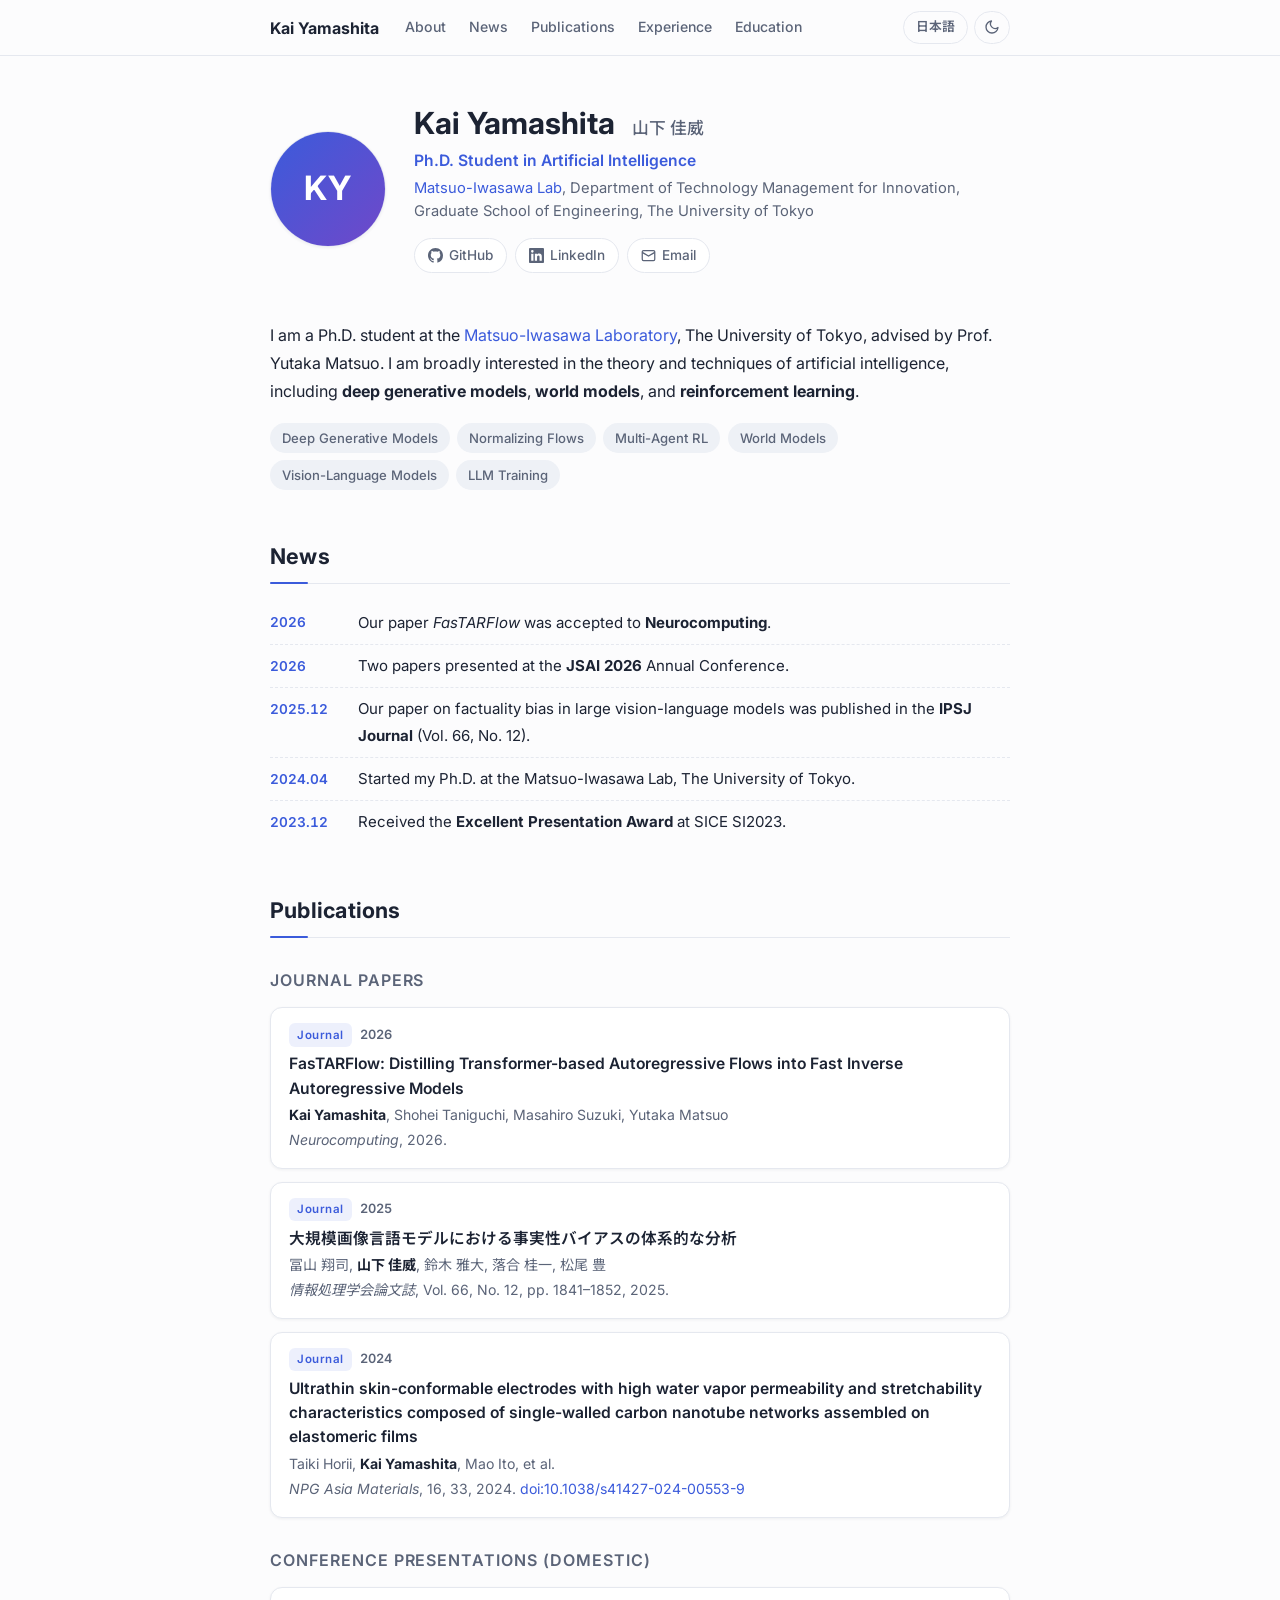
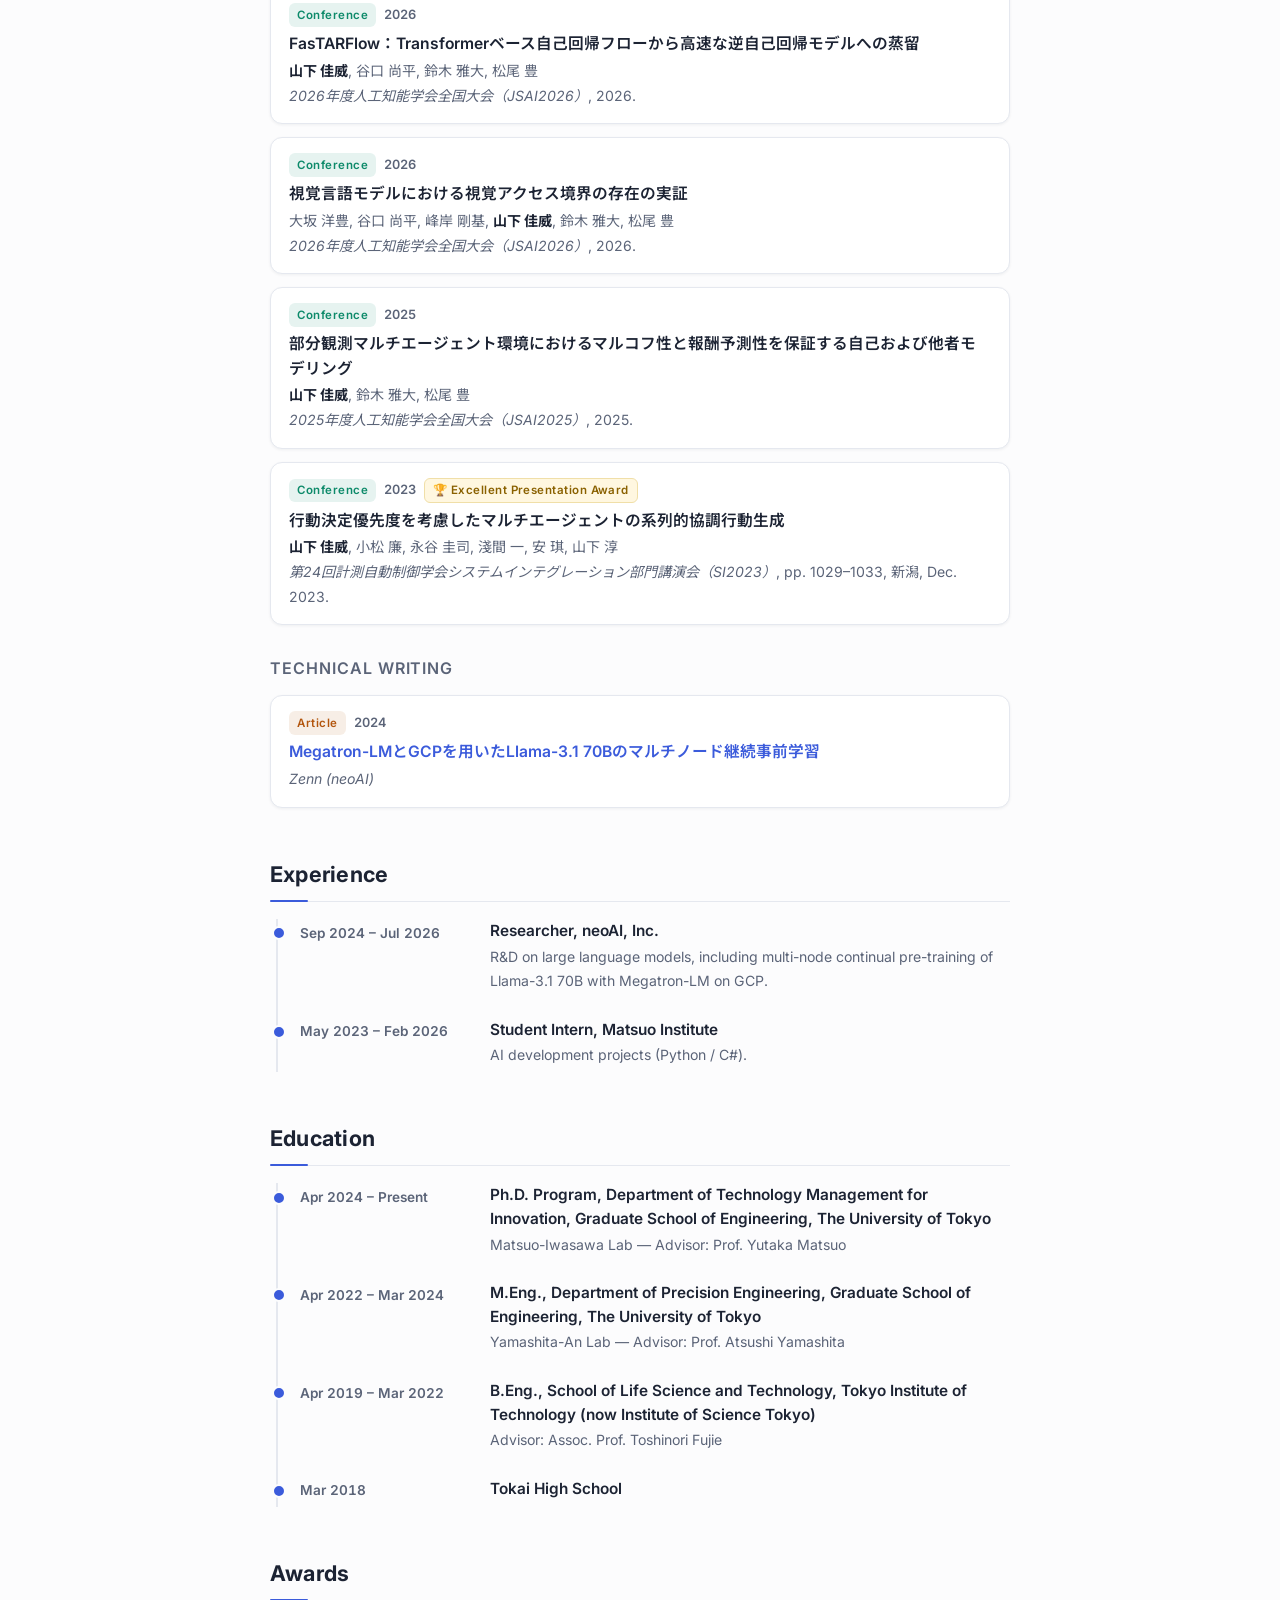
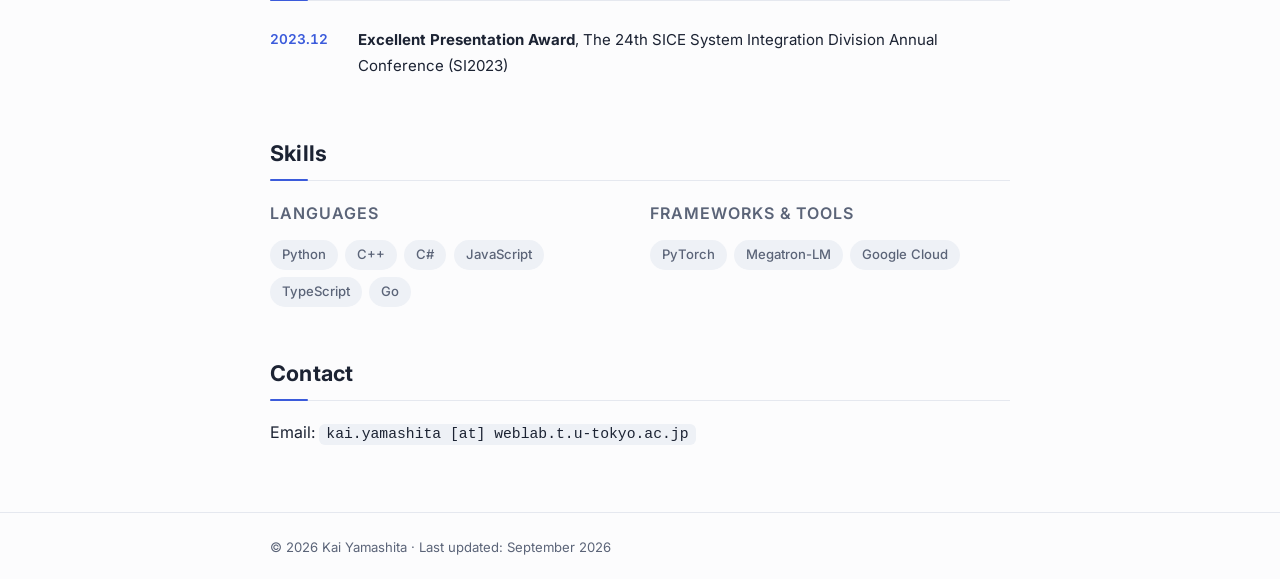
==== commit 70468403: "Use GitHub avatar as profile icon, drop Zenn link, simplify intro Co-Authored-By: Claude Fable 5 <no" ====
--- a/docs/index.html
+++ b/docs/index.html
@@ -72,8 +72,9 @@
 
     <!-- ============ Hero ============ -->
     <section class="hero" id="about">
-        <div class="avatar" aria-hidden="true">
-            <span class="monogram">KY</span>
+        <div class="avatar">
+            <img src="https://github.com/kaiyama12345679.png" alt="" onerror="this.parentNode.classList.add('no-photo'); this.remove();">
+            <span class="monogram" aria-hidden="true">KY</span>
         </div>
         <div class="hero-body">
             <h1>
@@ -102,12 +103,6 @@
                     </a>
                 </li>
                 <li>
-                    <a href="https://zenn.dev/neoai/articles/2dadf498bceaaa" target="_blank" rel="noopener">
-                        <svg viewBox="0 0 24 24" width="15" height="15" fill="currentColor" aria-hidden="true"><path d="M.264 23.771h4.984c.264 0 .498-.147.645-.352L19.614.874c.176-.293-.029-.645-.381-.645h-4.72c-.235 0-.44.117-.557.323L.03 23.361c-.088.176.029.41.234.41zM17.445 23.419l6.479-10.408c.205-.323-.029-.733-.41-.733h-4.691c-.176 0-.352.088-.44.235l-6.655 10.643c-.176.264.029.616.352.616h4.779c.234 0 .468-.117.586-.353z"/></svg>
-                        Zenn
-                    </a>
-                </li>
-                <li>
                     <a href="#contact" class="mail-link">
                         <svg viewBox="0 0 24 24" width="15" height="15" fill="none" stroke="currentColor" stroke-width="2" aria-hidden="true"><rect x="2" y="4" width="20" height="16" rx="2"/><path d="m2 7 10 6L22 7"/></svg>
                         Email
@@ -120,18 +115,14 @@
     <!-- ============ About ============ -->
     <section class="section">
         <p class="lede en">
-            I am a Ph.D. student at the Matsuo-Iwasawa Laboratory, The University of Tokyo, advised by
-            Prof. Yutaka Matsuo. My research centers on <strong>deep generative models</strong> — in particular,
-            distilling Transformer-based autoregressive flows into fast inverse autoregressive models — along with
-            <strong>multi-agent reinforcement learning</strong> in partially observable environments and the analysis of
-            <strong>large vision-language models</strong>. On the industry side, I have worked on LLM development,
-            including multi-node continual pre-training of large language models.
+            I am a Ph.D. student at the <a href="https://weblab.t.u-tokyo.ac.jp/" target="_blank" rel="noopener">Matsuo-Iwasawa Laboratory</a>,
+            The University of Tokyo, advised by Prof. Yutaka Matsuo.
+            I am broadly interested in the theory and techniques of artificial intelligence,
+            including <strong>deep generative models</strong>, <strong>world models</strong>, and <strong>reinforcement learning</strong>.
         </p>
         <p class="lede ja">
-            東京大学 松尾・岩澤研究室の博士課程大学院生です（指導教員：松尾 豊 教授）．
-            <strong>深層生成モデル</strong>（Transformerベース自己回帰フローの高速な逆自己回帰モデルへの蒸留）を中心に，
-            部分観測環境における<strong>マルチエージェント強化学習</strong>や<strong>大規模視覚言語モデルの分析</strong>に関する研究に取り組んでいます．
-            また，企業では大規模言語モデルのマルチノード継続事前学習など，LLM開発にも従事してきました．
+            東京大学 <a href="https://weblab.t.u-tokyo.ac.jp/" target="_blank" rel="noopener">松尾・岩澤研究室</a>所属の博士課程大学院生です（指導教員：松尾 豊 教授）．
+            <strong>深層生成モデル</strong>や<strong>世界モデル</strong>，<strong>強化学習</strong>など，人工知能の理論および技術全般に興味があります．
         </p>
         <ul class="chips" aria-label="Research interests">
             <li>Deep Generative Models</li>
--- a/docs/styles.css
+++ b/docs/styles.css
@@ -202,8 +202,14 @@
     border: 1px solid var(--border);
     box-shadow: var(--shadow);
 }
+.avatar img {
+    width: 100%;
+    height: 100%;
+    object-fit: cover;
+    display: block;
+}
 .avatar .monogram {
-    display: flex;
+    display: none;
     width: 100%;
     height: 100%;
     align-items: center;
@@ -214,6 +220,7 @@
     color: #fff;
     background: linear-gradient(135deg, var(--accent), #7048c9);
 }
+.avatar.no-photo .monogram { display: flex; }
 
 .hero-body h1 {
     font-size: 1.9rem;
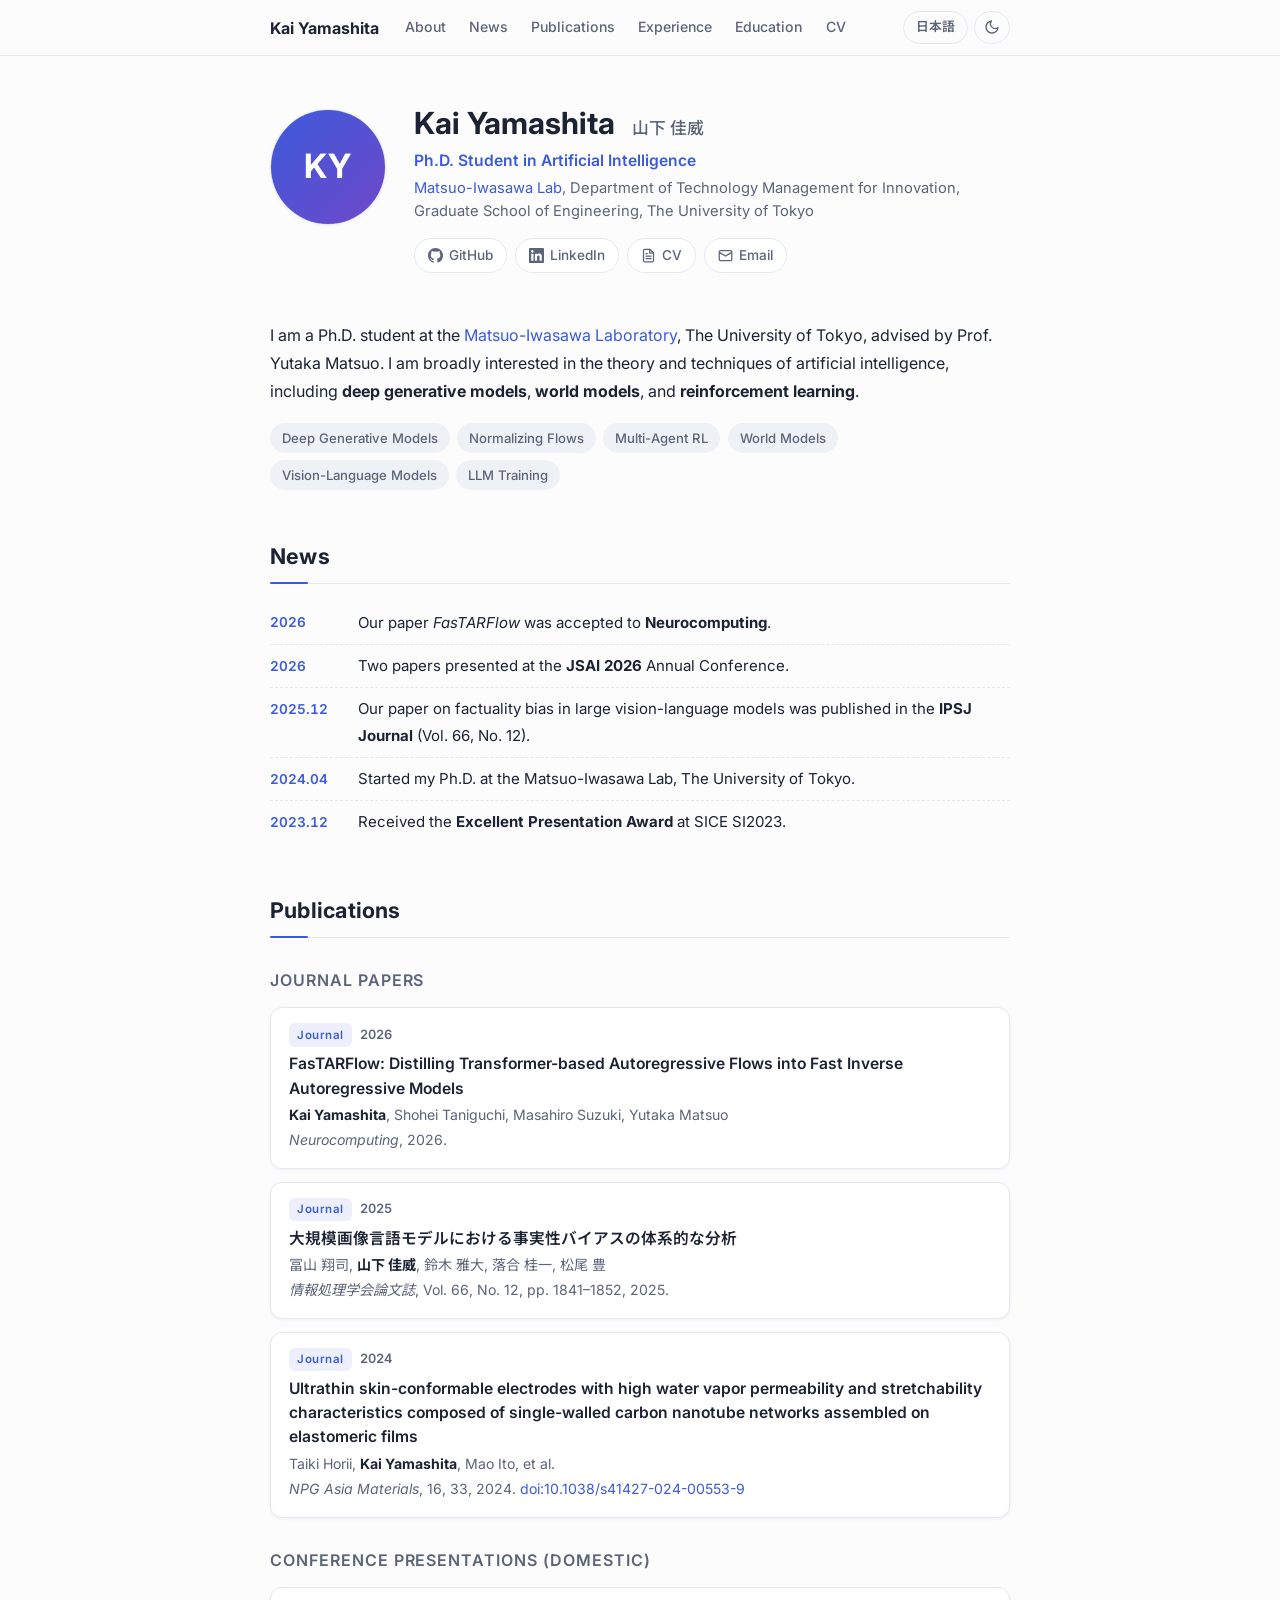
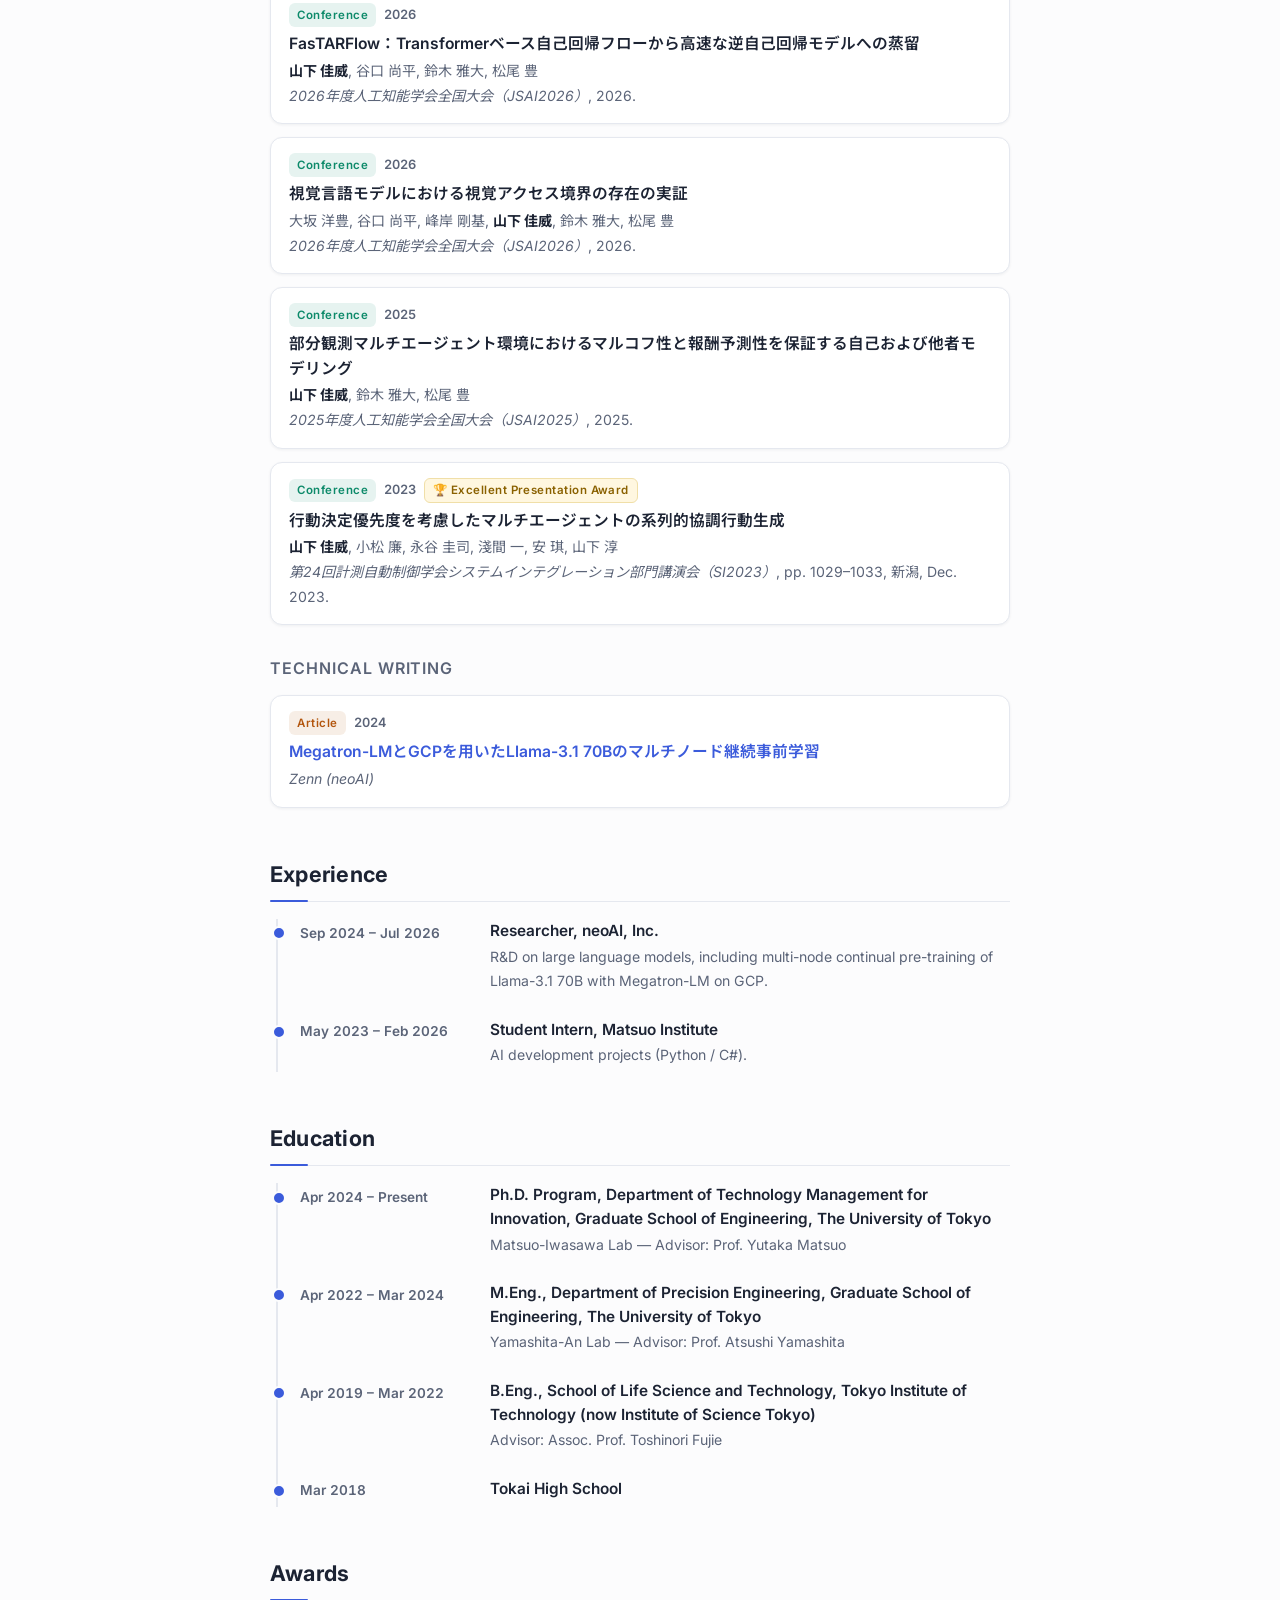
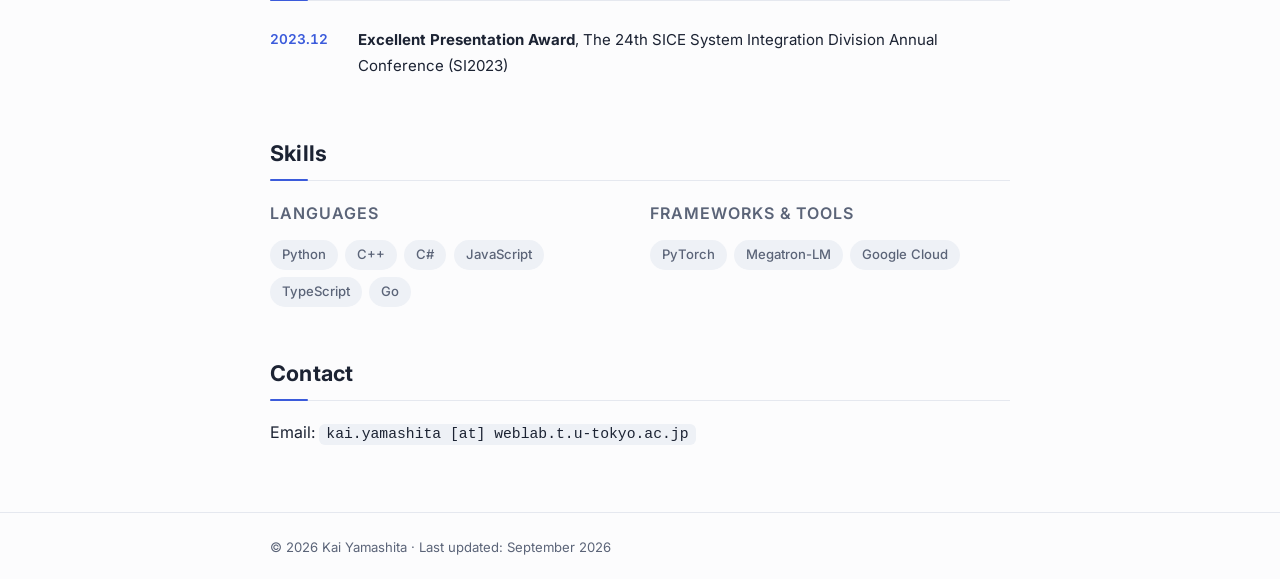
==== commit 71d916b0: "Add CV page with print/PDF support and link it from home Co-Authored-By: Claude Fable 5 <noreply@ant" ====
--- a/docs/index.html
+++ b/docs/index.html
@@ -55,6 +55,7 @@
             <a href="#publications"><span class="en">Publications</span><span class="ja">研究業績</span></a>
             <a href="#experience"><span class="en">Experience</span><span class="ja">職歴</span></a>
             <a href="#education"><span class="en">Education</span><span class="ja">学歴</span></a>
+            <a href="cv.html">CV</a>
         </nav>
         <div class="header-actions">
             <button id="lang-toggle" class="pill-btn" type="button" aria-label="Switch language">
@@ -103,6 +104,12 @@
                     </a>
                 </li>
                 <li>
+                    <a href="cv.html">
+                        <svg viewBox="0 0 24 24" width="15" height="15" fill="none" stroke="currentColor" stroke-width="2" stroke-linecap="round" stroke-linejoin="round" aria-hidden="true"><path d="M14 2H6a2 2 0 0 0-2 2v16a2 2 0 0 0 2 2h12a2 2 0 0 0 2-2V8z"/><path d="M14 2v6h6"/><path d="M16 13H8m8 4H8m2-8H8"/></svg>
+                        CV
+                    </a>
+                </li>
+                <li>
                     <a href="#contact" class="mail-link">
                         <svg viewBox="0 0 24 24" width="15" height="15" fill="none" stroke="currentColor" stroke-width="2" aria-hidden="true"><rect x="2" y="4" width="20" height="16" rx="2"/><path d="m2 7 10 6L22 7"/></svg>
                         Email
--- a/docs/styles.css
+++ b/docs/styles.css
@@ -187,13 +187,14 @@
 /* ---- Hero -------------------------------------------------------------- */
 .hero {
     display: flex;
-    align-items: center;
+    align-items: flex-start;
     gap: 1.75rem;
     margin-top: 0.5rem;
 }
 
 .avatar {
     position: relative;
+    margin-top: 0.3rem;
     width: 116px;
     height: 116px;
     flex-shrink: 0;
@@ -448,6 +449,25 @@
 }
 .skills-label { margin-top: 0; }
 
+/* ---- CV page ----------------------------------------------------------- */
+.cv-head { margin-top: 0.5rem; }
+.cv-head h1 {
+    font-size: 1.7rem;
+    font-weight: 700;
+    margin: 0 0 0.3rem;
+}
+.cv-name {
+    margin: 0 0 0.3rem;
+    font-size: 1.05rem;
+    font-weight: 600;
+}
+.cv-contact {
+    margin: 0 0 1rem;
+    font-size: 0.9rem;
+    color: var(--text-muted);
+    line-height: 1.7;
+}
+
 /* ---- Contact / Footer -------------------------------------------------- */
 .contact-line { margin: 0; }
 
@@ -483,7 +503,26 @@
 
 /* ---- Print ------------------------------------------------------------- */
 @media print {
-    .site-header, .header-actions { display: none; }
-    body { background: #fff; color: #000; }
+    :root, html[data-theme="dark"] {
+        --bg: #fff;
+        --bg-elevated: #fff;
+        --text: #111;
+        --text-muted: #444;
+        --accent: #1a3696;
+        --accent-soft: transparent;
+        --border: #bbb;
+        --chip-bg: #eee;
+        --award-bg: #fff;
+        --award-text: #8a6100;
+        --award-border: #bbb;
+        --shadow: none;
+        --header-bg: #fff;
+    }
+    .site-header, .no-print { display: none; }
+    body { font-size: 13px; }
+    main { padding-top: 0; }
+    .section { margin-top: 1.6rem; }
+    .pub, .timeline li, .news-list li { break-inside: avoid; }
     .pub { box-shadow: none; }
-}
+    a { color: inherit; text-decoration: none; }
+}
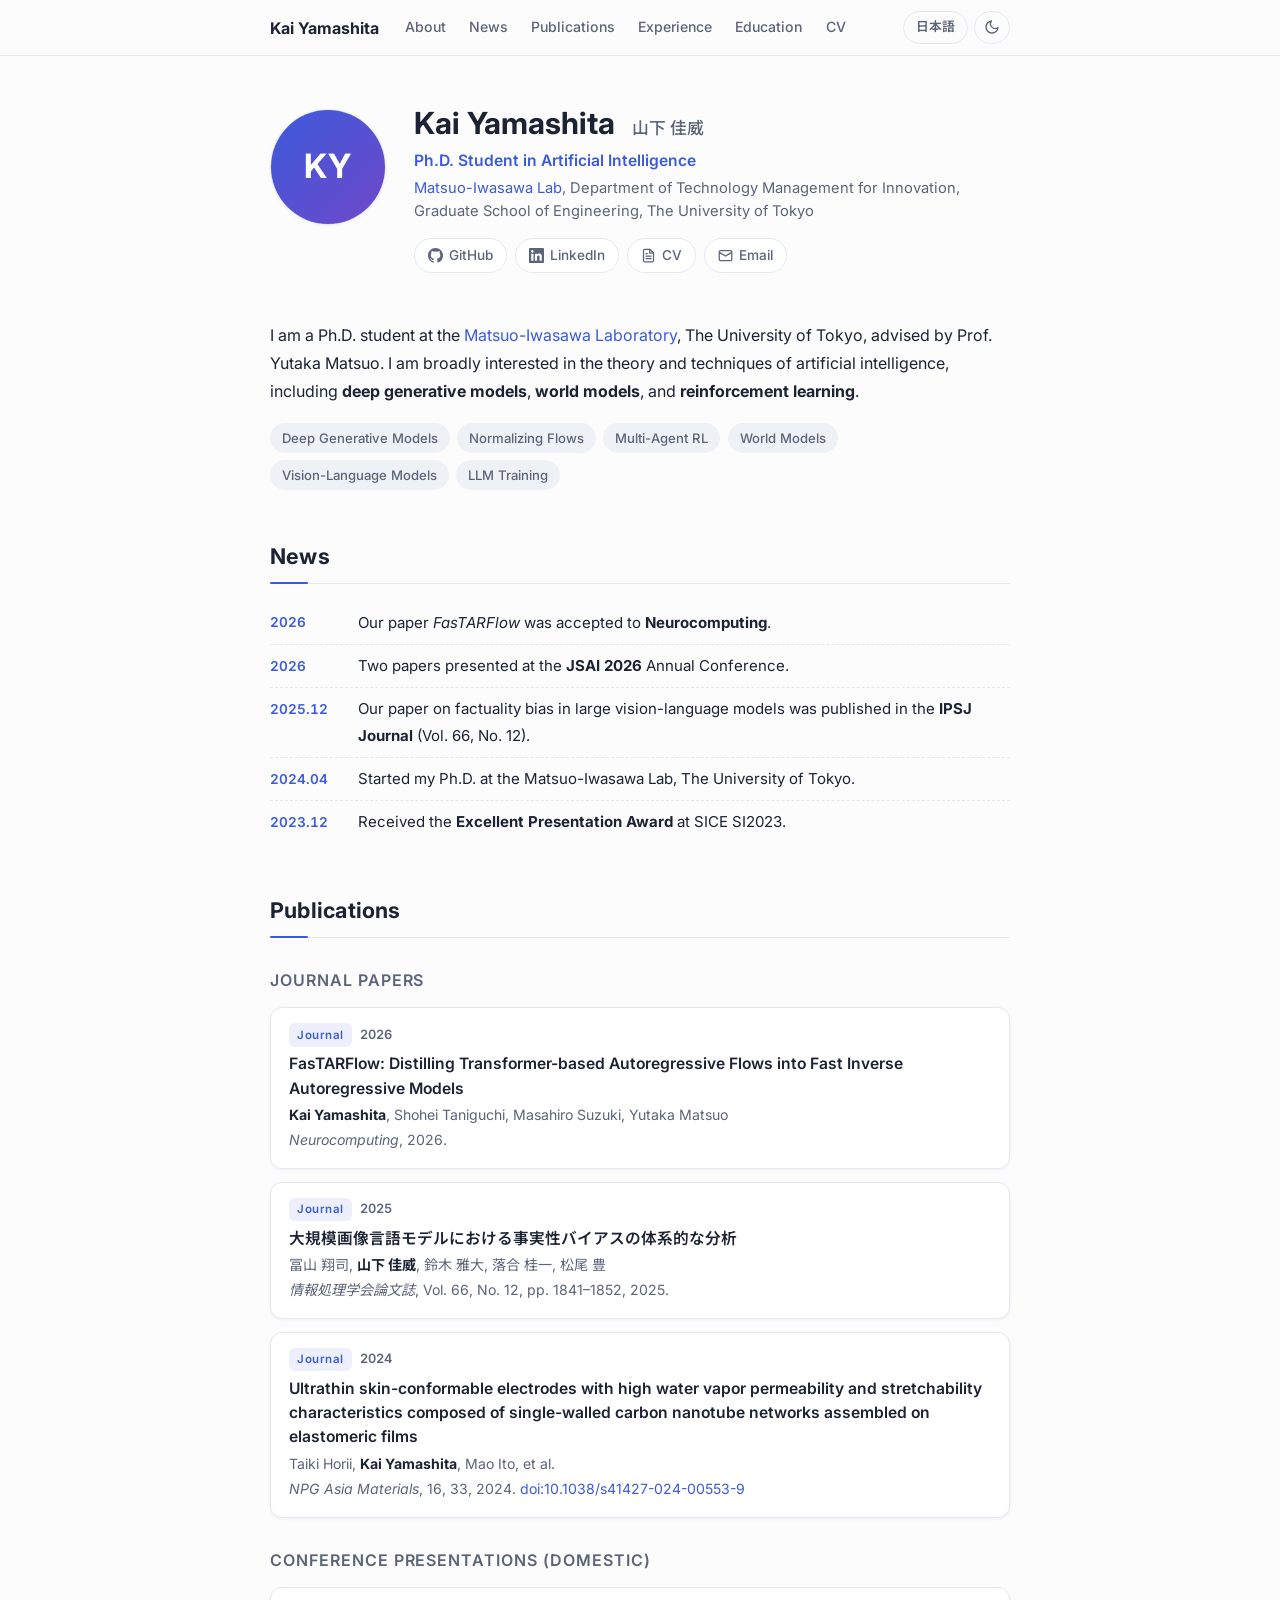
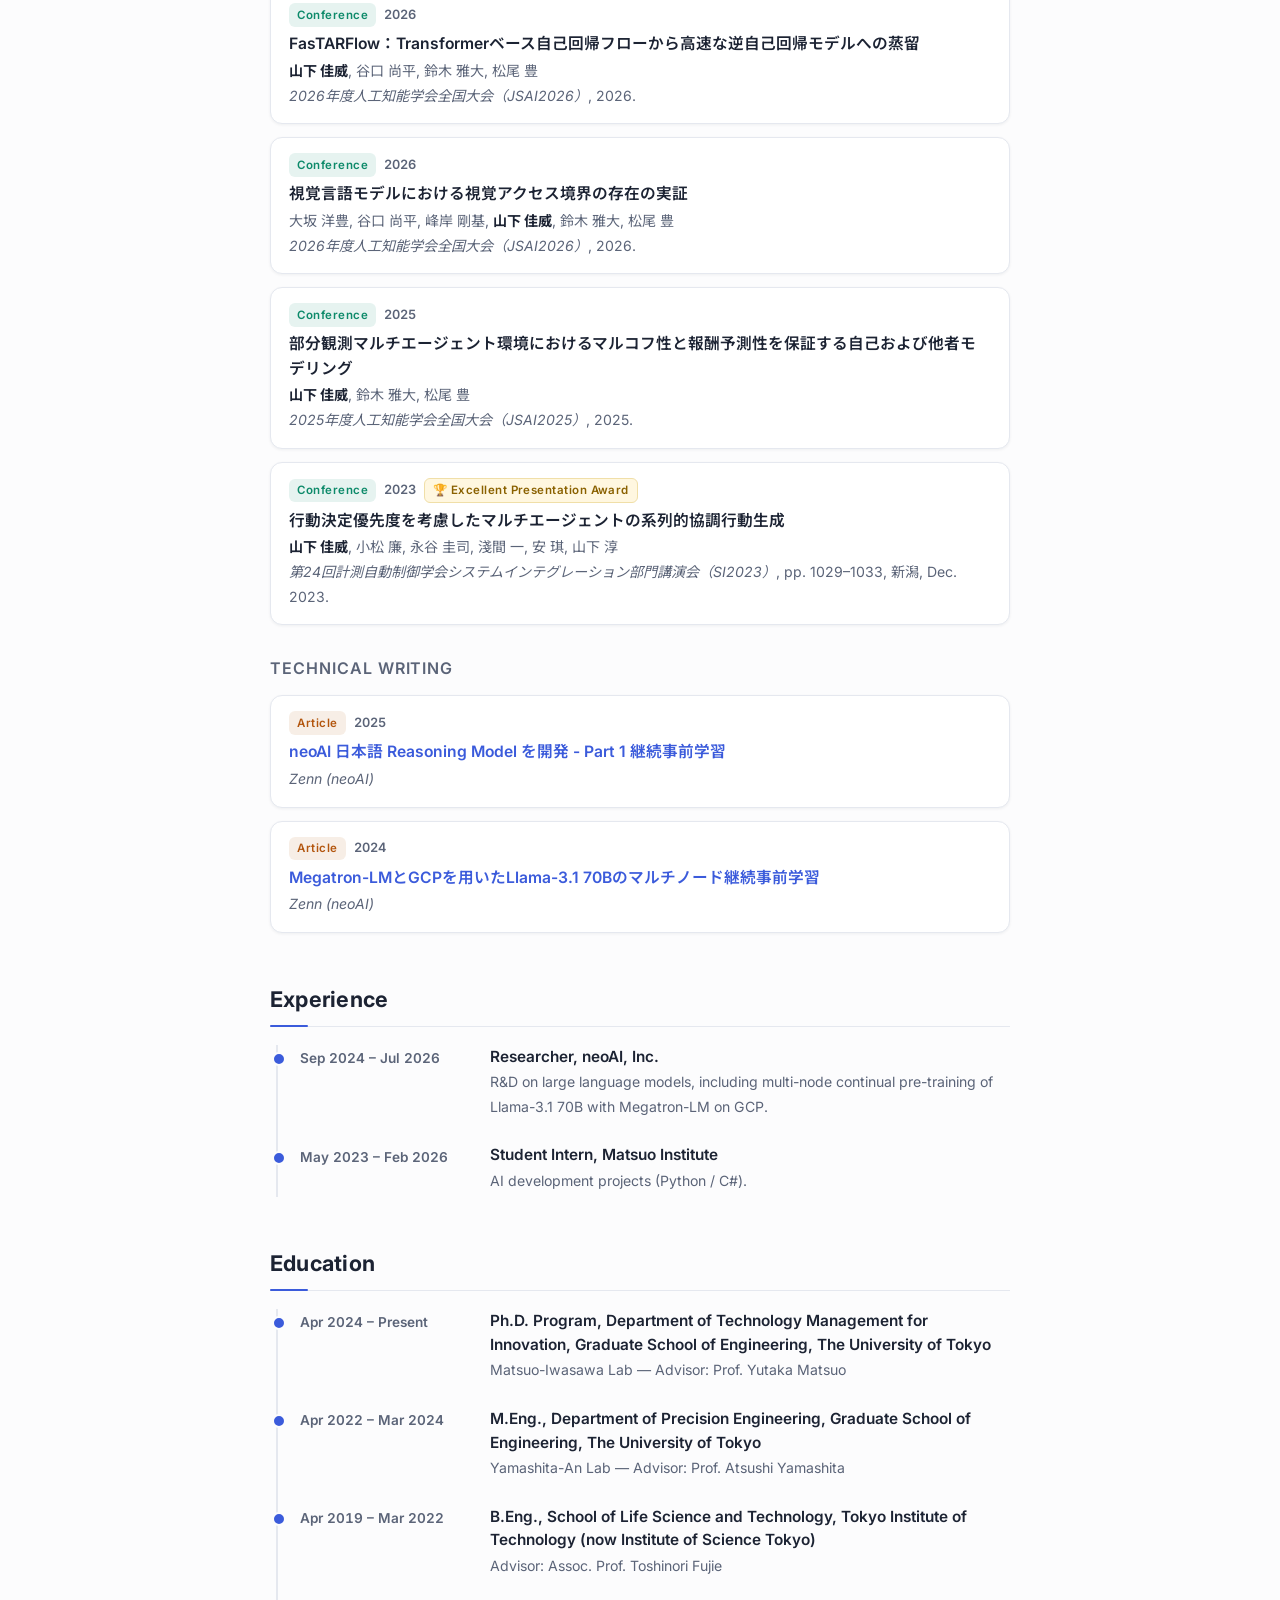
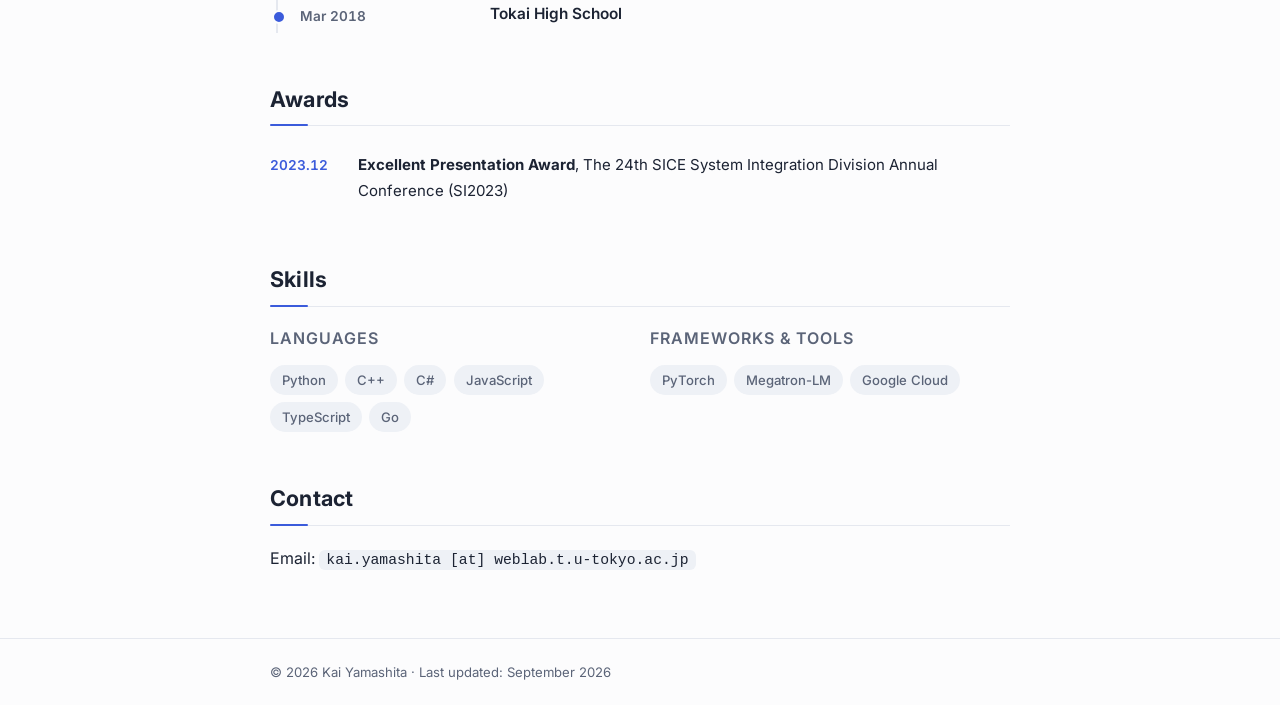
==== commit 5bcf0a62: "Add neoAI Japanese Reasoning Model article to technical writing Co-Authored-By: Claude Fable 5 <nore" ====
--- a/docs/index.html
+++ b/docs/index.html
@@ -240,6 +240,11 @@
         <h3><span class="en">Technical Writing</span><span class="ja">技術記事</span></h3>
         <ol class="pub-list">
             <li class="pub">
+                <div class="pub-meta"><span class="tag tag-article">Article</span><span class="pub-year">2025</span></div>
+                <p class="pub-title"><a href="https://zenn.dev/neoai/articles/1670bd029093b0" target="_blank" rel="noopener">neoAI 日本語 Reasoning Model を開発 - Part 1 継続事前学習</a></p>
+                <p class="pub-venue"><em>Zenn (neoAI)</em></p>
+            </li>
+            <li class="pub">
                 <div class="pub-meta"><span class="tag tag-article">Article</span><span class="pub-year">2024</span></div>
                 <p class="pub-title"><a href="https://zenn.dev/neoai/articles/2dadf498bceaaa" target="_blank" rel="noopener">Megatron-LMとGCPを用いたLlama-3.1 70Bのマルチノード継続事前学習</a></p>
                 <p class="pub-venue"><em>Zenn (neoAI)</em></p>
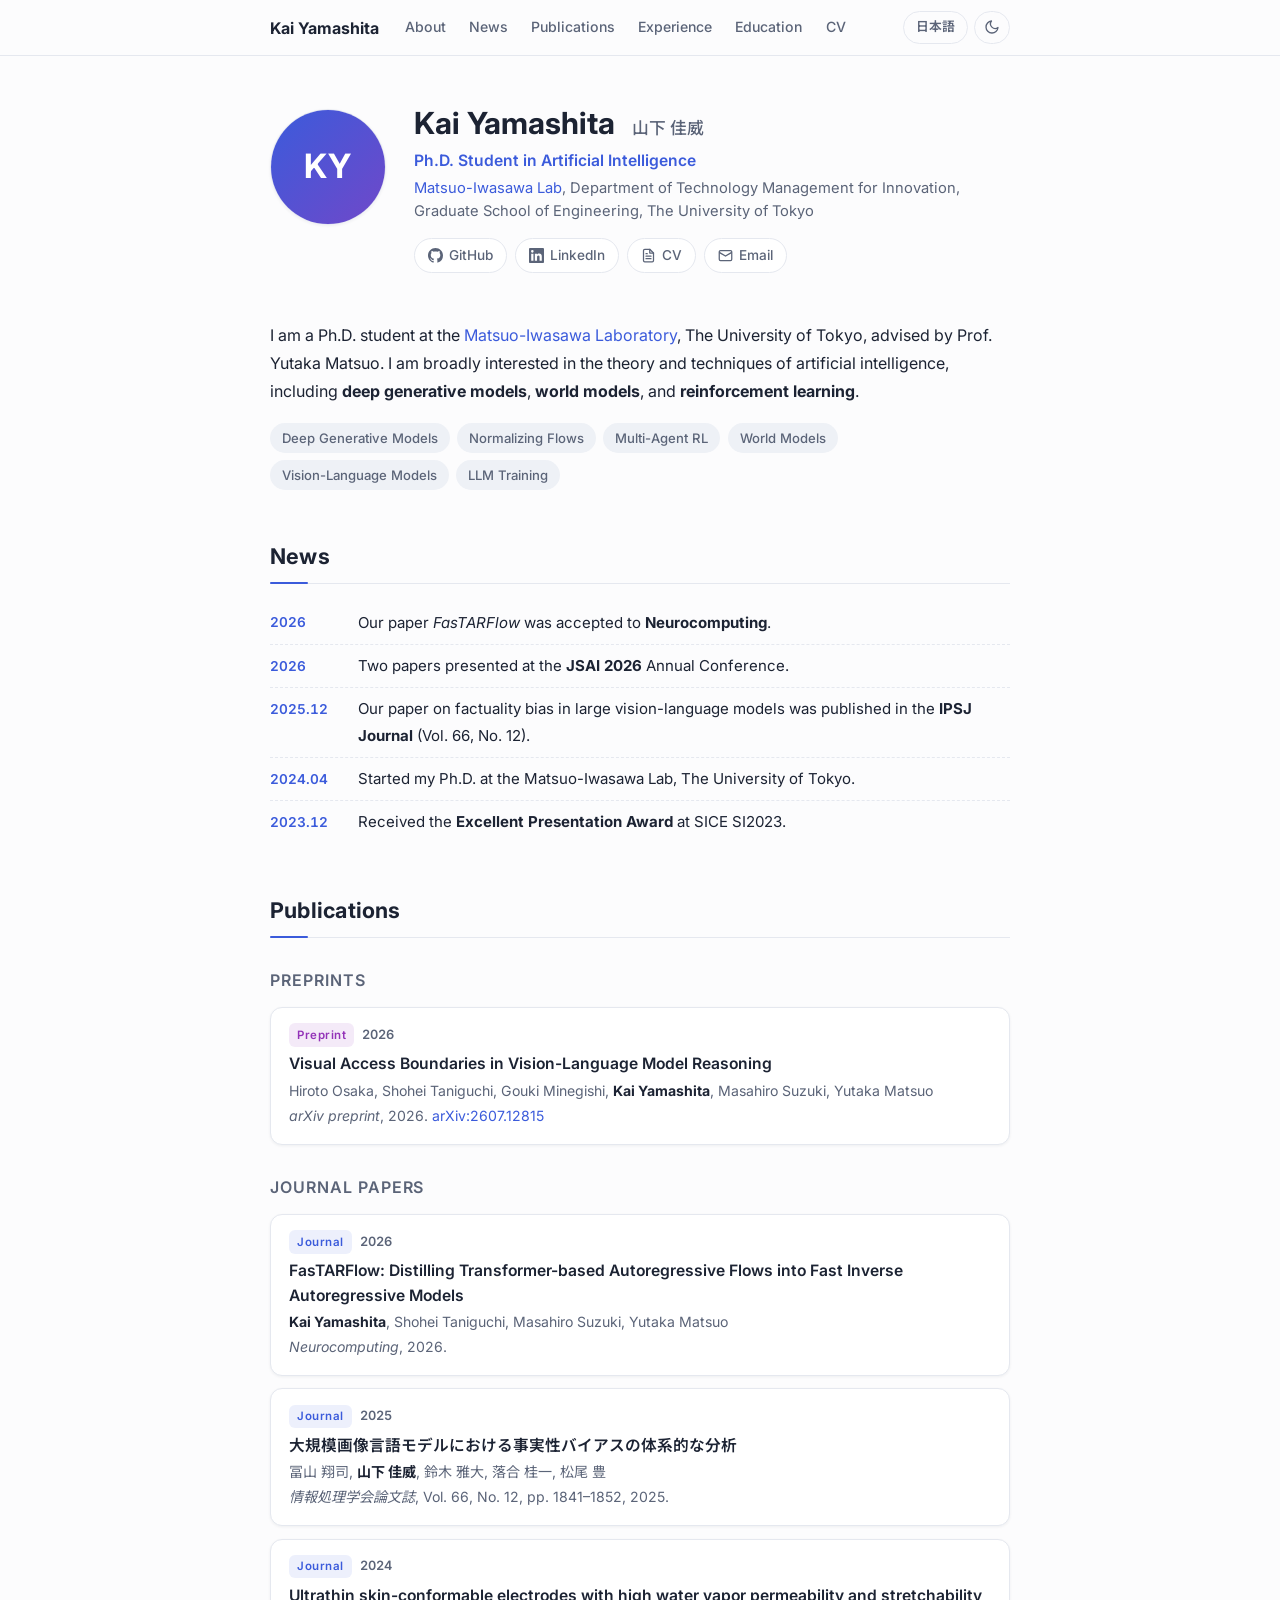
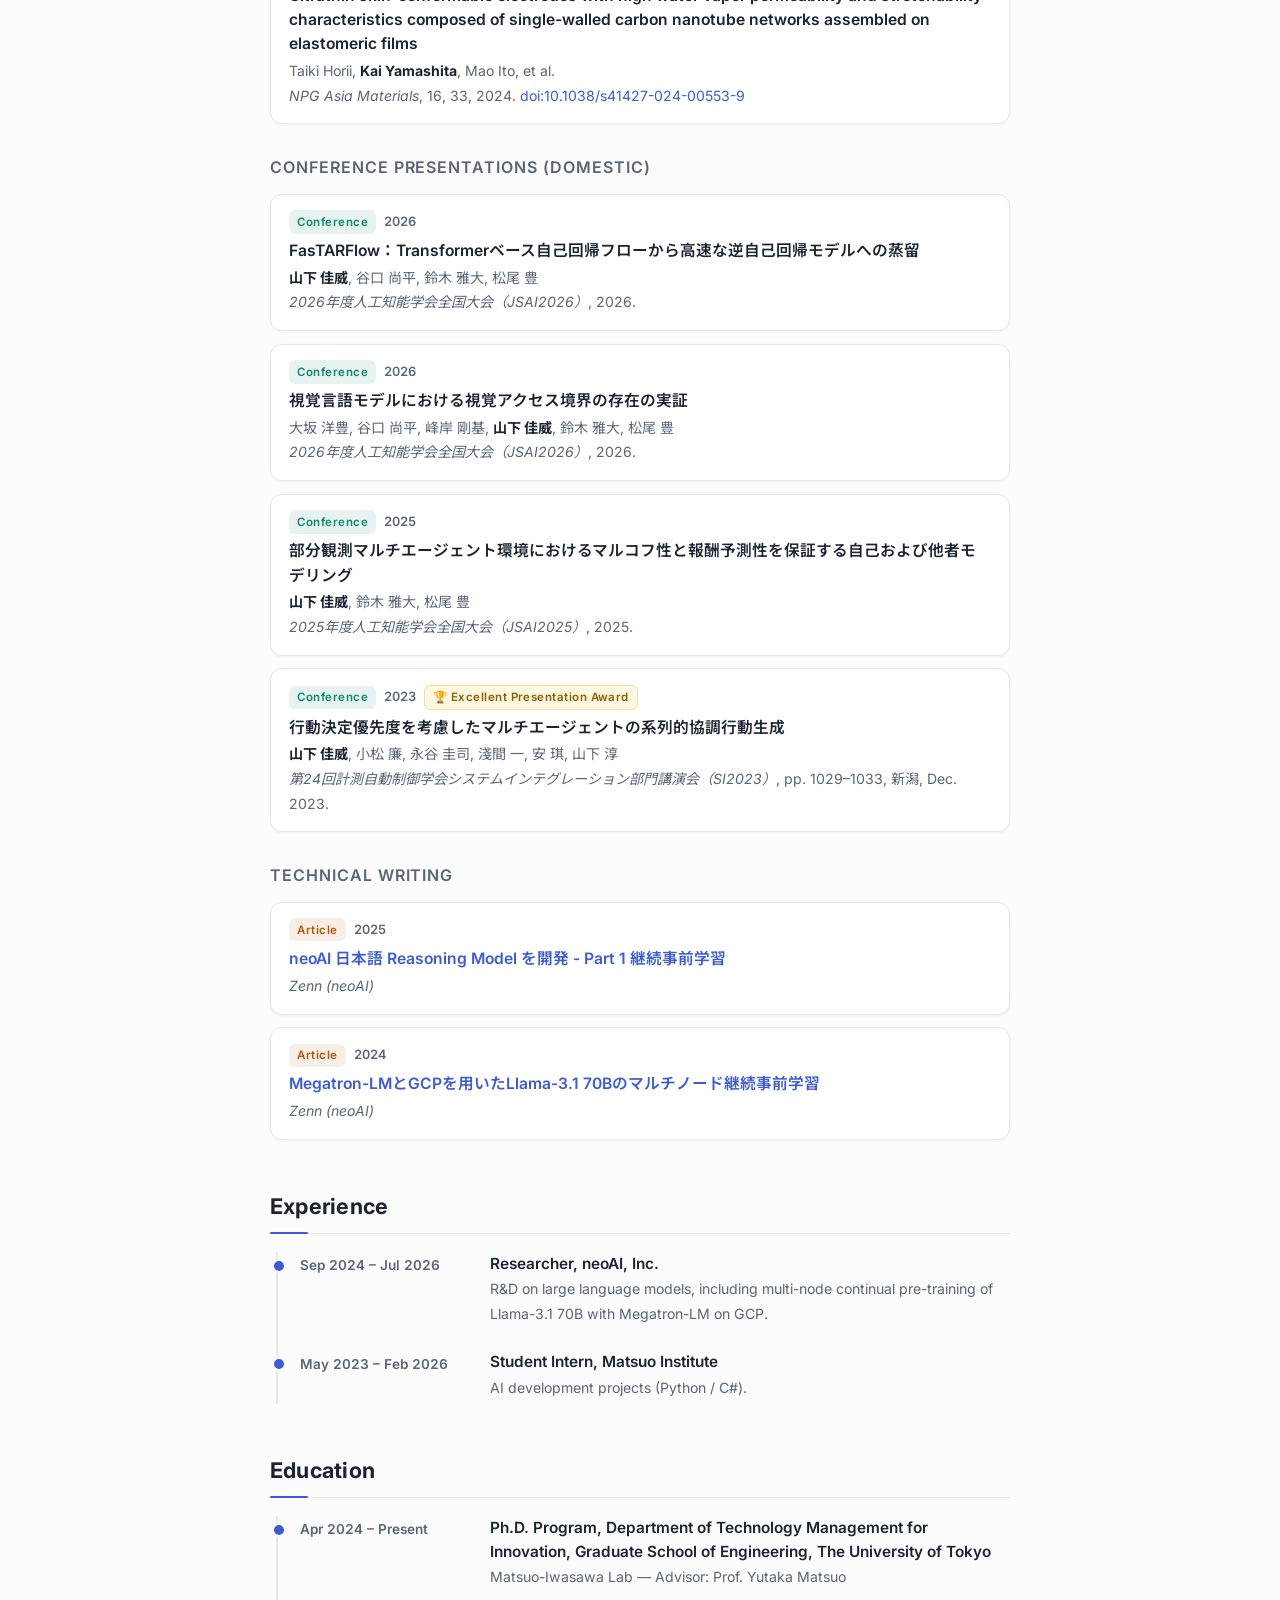
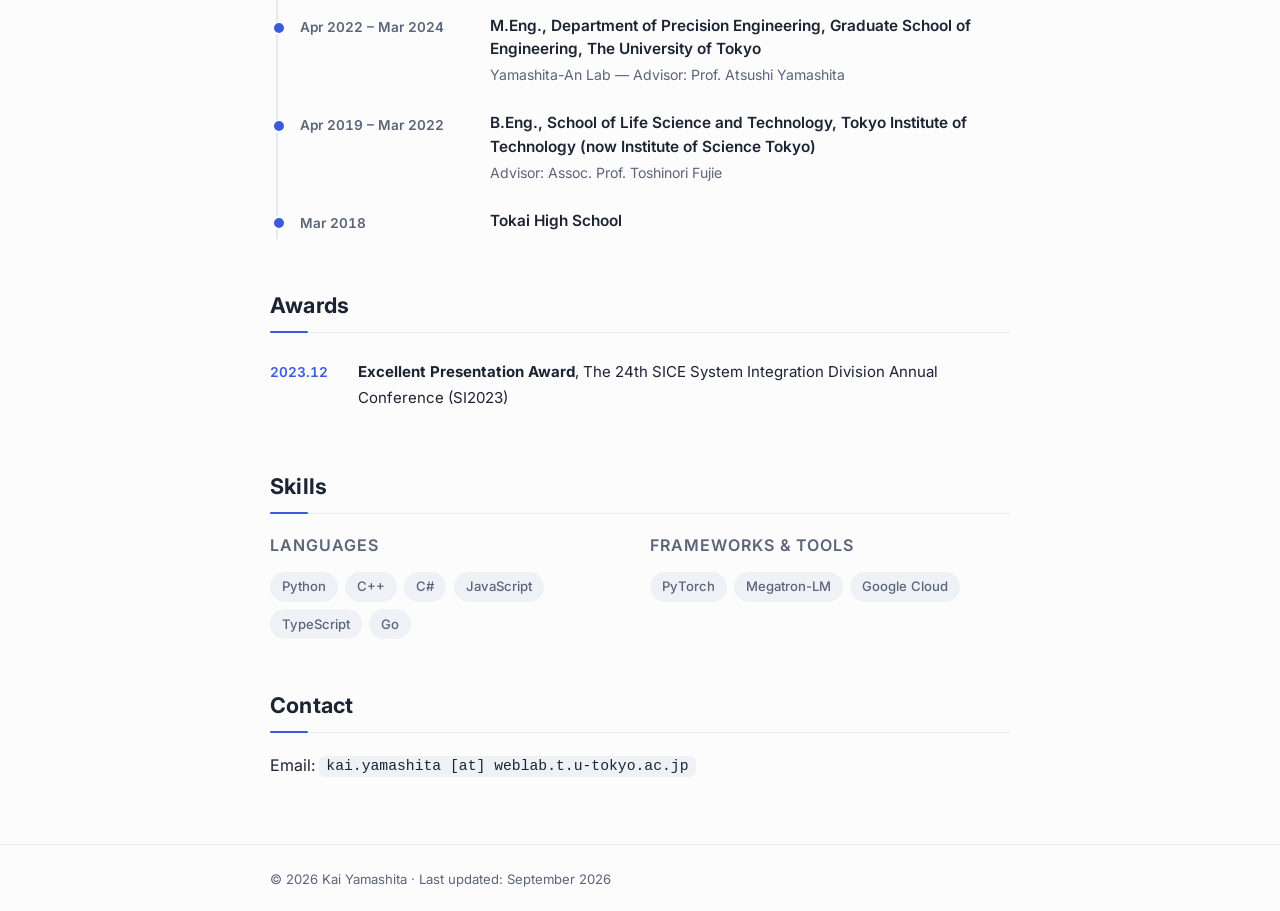
==== commit 20337c53: "Add Visual Access Boundaries arXiv preprint to publications Co-Authored-By: Claude Fable 5 <noreply@" ====
--- a/docs/index.html
+++ b/docs/index.html
@@ -187,6 +187,16 @@
     <section class="section" id="publications">
         <h2><span class="en">Publications</span><span class="ja">研究業績</span></h2>
 
+        <h3><span class="en">Preprints</span><span class="ja">プレプリント</span></h3>
+        <ol class="pub-list">
+            <li class="pub">
+                <div class="pub-meta"><span class="tag tag-preprint">Preprint</span><span class="pub-year">2026</span></div>
+                <p class="pub-title">Visual Access Boundaries in Vision-Language Model Reasoning</p>
+                <p class="pub-authors">Hiroto Osaka, Shohei Taniguchi, Gouki Minegishi, <strong>Kai Yamashita</strong>, Masahiro Suzuki, Yutaka Matsuo</p>
+                <p class="pub-venue"><em>arXiv preprint</em>, 2026. <a href="https://arxiv.org/abs/2607.12815" target="_blank" rel="noopener">arXiv:2607.12815</a></p>
+            </li>
+        </ol>
+
         <h3><span class="en">Journal Papers</span><span class="ja">学術論文誌</span></h3>
         <ol class="pub-list">
             <li class="pub">
--- a/docs/styles.css
+++ b/docs/styles.css
@@ -357,6 +357,8 @@
     padding: 0.1rem 0.5rem;
 }
 .tag-journal { color: var(--accent); background: var(--accent-soft); }
+.tag-preprint { color: #9333b8; background: rgba(147, 51, 184, 0.1); }
+html[data-theme="dark"] .tag-preprint { color: #cf8ee8; background: rgba(207, 142, 232, 0.12); }
 .tag-conf { color: #0d8a6a; background: rgba(13, 138, 106, 0.1); }
 html[data-theme="dark"] .tag-conf { color: #5fd3b3; background: rgba(95, 211, 179, 0.12); }
 .tag-article { color: #b3560e; background: rgba(179, 86, 14, 0.1); }
